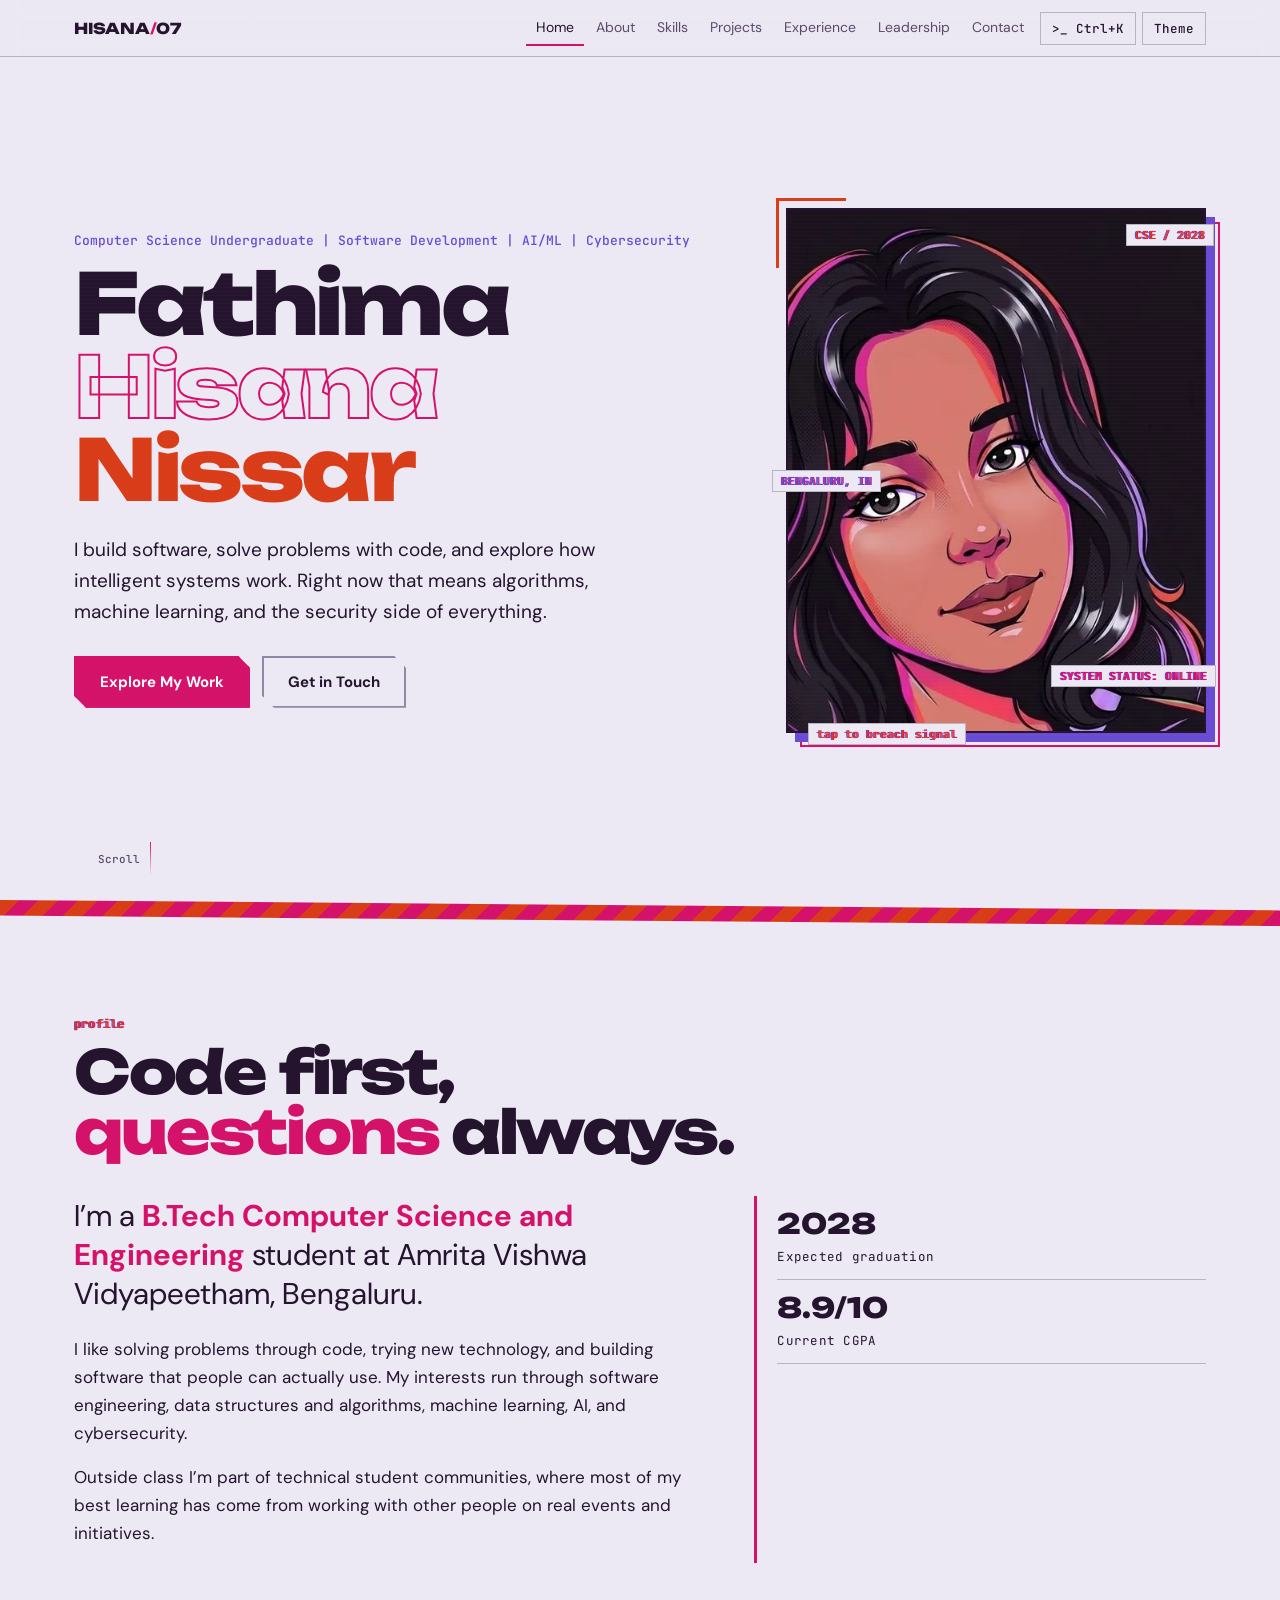
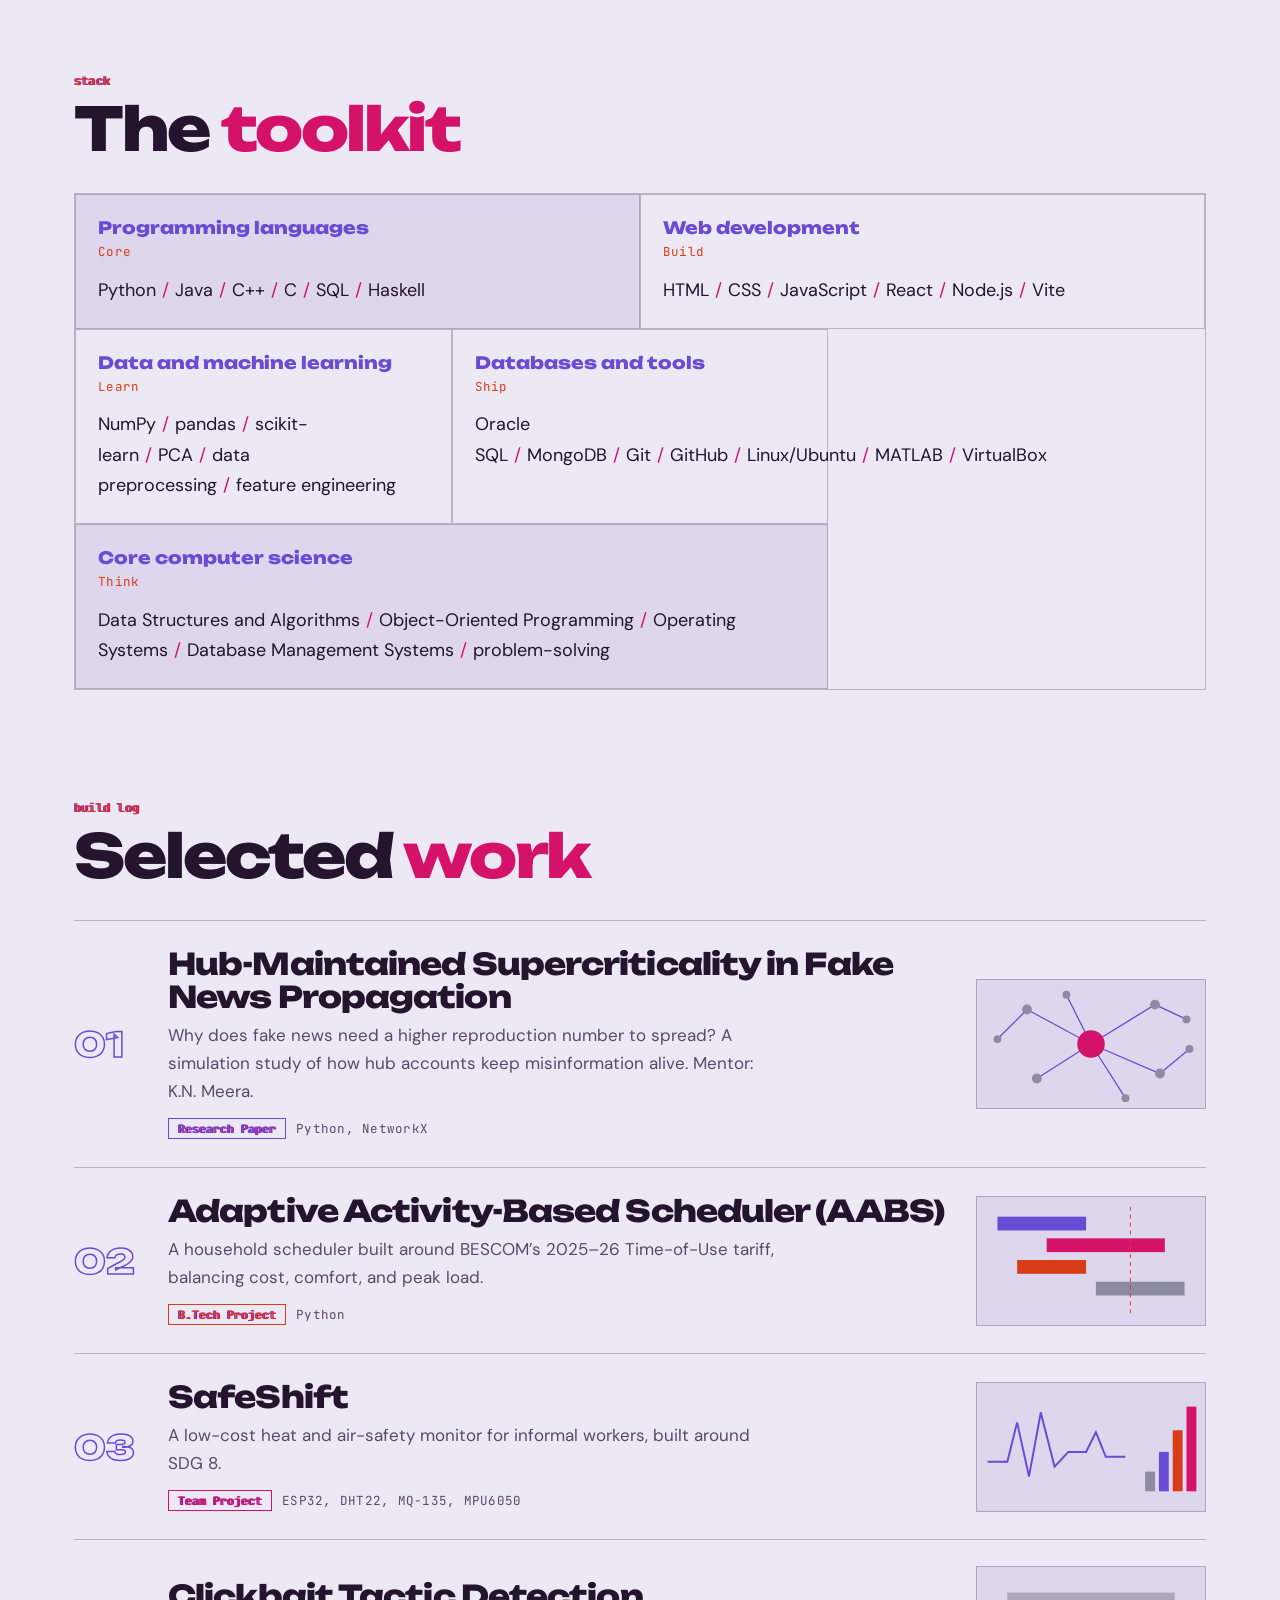
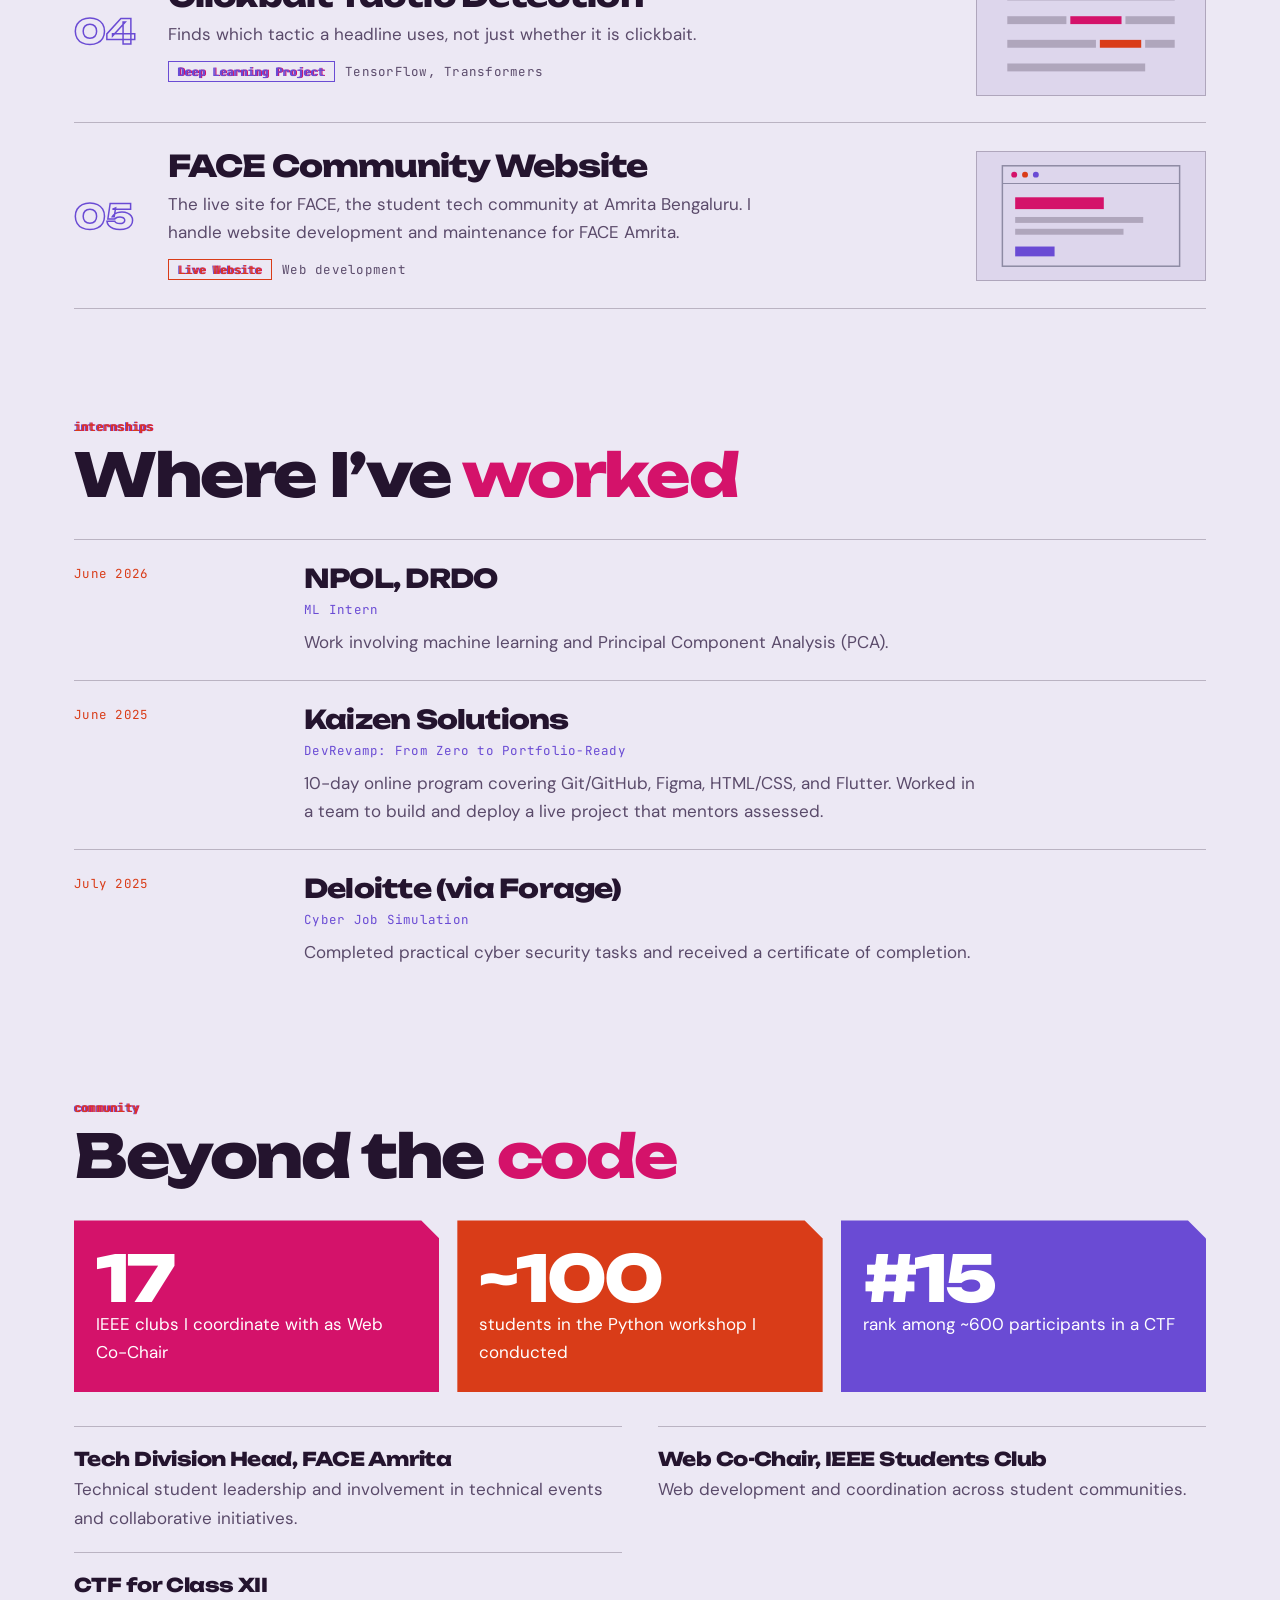
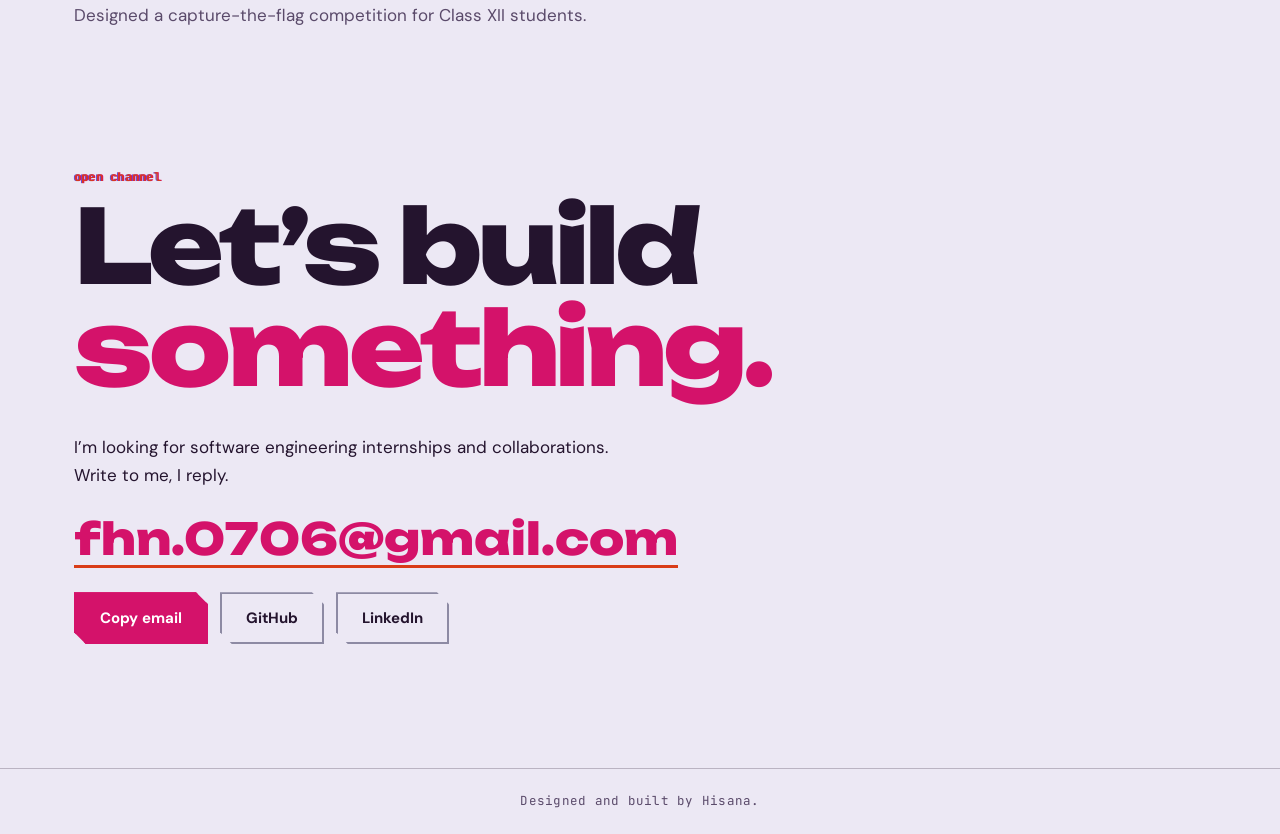
==== repo/index.html @ 515d6d92 "Update portfolio website" ====
<!DOCTYPE html>
<html lang="en">
<head>
<meta charset="utf-8">
<meta name="viewport" content="width=device-width, initial-scale=1, viewport-fit=cover">
<title>Fathima Hisana Nissar | Software, AI/ML and Cybersecurity</title>
<meta name="description" content="Portfolio of Fathima Hisana Nissar, a Computer Science undergraduate at Amrita Vishwa Vidyapeetham, Bengaluru.">
<script>try{var t=localStorage.getItem("theme");if(!t)t=matchMedia("(prefers-color-scheme: light)").matches?"light":"dark";document.documentElement.dataset.theme=t}catch(e){document.documentElement.dataset.theme="dark"}</script>
<link rel="preconnect" href="https://fonts.googleapis.com">
<link href="https://fonts.googleapis.com/css2?family=Unbounded:wght@400;800&family=DM+Sans:ital,wght@0,400;0,500;0,700;1,400&family=JetBrains+Mono:wght@400;500&display=swap" rel="stylesheet">
<link rel="icon" href="data:image/svg+xml,%3Csvg xmlns='http://www.w3.org/2000/svg' viewBox='0 0 100 100'%3E%3Ctext y='.9em' font-size='90'%3E💜%3C/text%3E%3C/svg%3E">
<link rel="stylesheet" href="css/styles.css">
</head>
<body>
<div id="bars" aria-hidden="true"><i></i><i></i><i></i><i></i></div>
<header class="nav"><div class="wrap">
<a class="logo" href="#home">HISANA<i>/</i>07</a>
<nav class="links" id="links" aria-label="Main">
<a href="#home" class="on">Home</a><a href="#about">About</a><a href="#skills">Skills</a><a href="#projects">Projects</a><a href="#experience">Experience</a><a href="#leadership">Leadership</a><a href="#contact">Contact</a>
</nav>
<button class="ib" id="ot" aria-label="Open command interface">&gt;_ Ctrl+K</button>
<button class="ib" id="th" aria-label="Toggle light and dark theme">Theme</button>
<button class="ib" id="burger" aria-expanded="false" aria-controls="links" aria-label="Open menu">Menu</button>
</div></header>

<main>
<div class="wrap">
<div class="hero" id="home">
<div>
<p class="role">Computer Science Undergraduate | Software Development | AI/ML | Cybersecurity</p>
<h1 id="h1"><span class="gl" data-t="Fathima">Fathima</span><span class="gl o" data-t="Hisana">Hisana</span><span class="gl c" data-t="Nissar">Nissar</span></h1>
<p class="intro">I build software, solve problems with code, and explore how intelligent systems work. Right now that means algorithms, machine learning, and the security side of everything.</p>
<div class="cta"><a class="btn" href="#projects">Explore My Work</a><a class="btn o" href="#contact">Get in Touch</a></div>
</div>
<div class="por" id="por" role="button" tabindex="0" aria-label="Trigger signal breach animation"><div class="f"></div><div class="o1"></div><div class="o2"></div>
<span class="tag t1" aria-hidden="true">CSE / 2028</span><span class="tag t2" aria-hidden="true">BENGALURU, IN</span><span class="tag t3" aria-hidden="true">SYSTEM STATUS: ONLINE</span><span class="tag t4" aria-hidden="true">tap to breach signal</span></div>
<div class="cue">Scroll</div>
</div>
</div>
<div class="band" aria-hidden="true"></div>

<div class="wrap">
<section id="about"><span class="eyebrow m">profile</span><h2>Code first,<br><em>questions</em> always.</h2>
<div class="about">
<div>
<p class="big">I’m a <b>B.Tech Computer Science and Engineering</b> student at Amrita Vishwa Vidyapeetham, Bengaluru.</p>
<p>I like solving problems through code, trying new technology, and building software that people can actually use. My interests run through software engineering, data structures and algorithms, machine learning, AI, and cybersecurity.</p>
<p>Outside class I’m part of technical student communities, where most of my best learning has come from working with other people on real events and initiatives.</p>
</div>
<div class="ed"><div><b>2028</b><span class="m">Expected graduation</span></div><div><b>8.9/10</b><span class="m">Current CGPA</span></div></div>
</div></section>

<section id="skills"><span class="eyebrow m">stack</span><h2>The <em>toolkit</em></h2>
<div class="sk" id="skg"></div></section>

<section id="projects"><span class="eyebrow m">build log</span><h2>Selected <em>work</em></h2>
<div id="pl"></div></section>

<section id="experience"><span class="eyebrow m">internships</span><h2>Where I’ve <em>worked</em></h2>
<div id="exl"></div></section>

<section id="leadership"><span class="eyebrow m">community</span><h2>Beyond the <em>code</em></h2>
<div class="nums" id="nm"></div>
<div class="lead" id="ll"></div></section>

<section id="contact"><span class="eyebrow m">open channel</span><h2>Let’s build<br><em>something.</em></h2>
<p style="max-width:32em">I’m looking for software engineering internships and collaborations. Write to me, I reply.</p>
<a class="mail" href="mailto:fhn.0706@gmail.com" id="mail">fhn.0706@gmail.com</a>
<div class="cl"><button class="btn" id="cp">Copy email</button><a class="btn o" href="https://github.com/Hisana-07" target="_blank" rel="noopener">GitHub</a><a class="btn o" href="https://linkedin.com/in/hisana-nissar-736b7936b" target="_blank" rel="noopener">LinkedIn</a></div>
<p class="m" id="cps" role="status" style="margin-top:14px;color:var(--lil)"></p>
</section>
</div>
</main>
<footer class="m">Designed and built by Hisana.</footer>

<dialog id="dlg"><span class="st" id="ds"></span><h3 id="dt"></h3><div id="demo"></div><ul id="dl"></ul><p class="m" id="dg" style="color:var(--lil)"></p><p id="dk"></p><form method="dialog"><button class="btn">Close</button></form></dialog>

<div id="term" aria-hidden="true"><div class="tp" role="dialog" aria-label="Command interface">
<header><span class="m">hisana@portfolio: ~</span><button id="ct">Close (Esc)</button></header>
<div id="out" aria-live="polite"></div><div id="sug"></div>
<div id="line"><span>$</span><input id="cmd" autocomplete="off" autocapitalize="off" spellcheck="false" aria-label="Command"></div>
</div></div>
<script src="js/data.js"></script>
<script src="js/main.js"></script>
</body>
</html>
---- repo/css/styles.css ----
:root{--bg:#17131D;--bg2:#24202A;--ink:#F4EAF2;--mute:#b6abc2;--mag:#FF3D91;--cor:#FF684A;--lil:#B8A1FF;--sil:#D3D3DF;--line:rgba(211,211,223,.22);--on:#17131D;--pimg:url(../assets/portrait.webp);
--d:"Unbounded","Arial Black",sans-serif;--b:"DM Sans",system-ui,sans-serif;--m:"JetBrains Mono",ui-monospace,monospace;
box-sizing:border-box;padding-top:env(safe-area-inset-top,0px);padding-bottom:env(safe-area-inset-bottom,0px)}
:root[data-theme="light"]{--bg:#ECE8F4;--bg2:#DDD6EC;--ink:#24142E;--mute:#5a4a6a;--mag:#D4126A;--cor:#D93C18;--lil:#6A4BD4;--sil:#8d8aa3;--line:rgba(36,20,46,.25);--on:#fff}
*{box-sizing:border-box}
html{scroll-behavior:smooth;scroll-padding-top:80px}
body{margin:0;background:var(--bg);color:var(--ink);font:400 17px/1.65 var(--b);overflow-x:hidden}
body::after{content:"";position:fixed;inset:0;pointer-events:none;z-index:60;background:repeating-linear-gradient(0deg,rgba(255,255,255,.025) 0 1px,transparent 1px 4px);opacity:.6}
a{color:var(--mag)}
:focus-visible{outline:3px solid var(--lil);outline-offset:3px}
.m{font-family:var(--m);font-size:12.5px;letter-spacing:.02em}
.wrap{max-width:1180px;margin:0 auto;padding:0 24px}
header.nav{position:fixed;top:0;left:0;right:0;z-index:40;padding-top:env(safe-area-inset-top,0px);background:color-mix(in srgb,var(--bg) 85%,transparent);backdrop-filter:blur(8px);border-bottom:1px solid var(--line)}
.nav .wrap{display:flex;align-items:center;gap:6px;height:56px}
.logo{font:800 15px var(--d);margin-right:auto;color:var(--ink);text-decoration:none}
.logo i{color:var(--mag);font-style:normal}
.links{display:flex;gap:2px}
.links a{color:var(--mute);text-decoration:none;font-size:14px;padding:6px 10px}
.links a:hover,.links a.on{color:var(--ink);box-shadow:inset 0 -2px var(--mag)}
.ib{background:transparent;border:1px solid var(--line);color:var(--ink);font:500 12.5px var(--m);padding:7px 11px;cursor:pointer}
.ib:hover{border-color:var(--mag);color:var(--mag)}
#burger{display:none}
.hero{min-height:100vh;display:grid;grid-template-columns:1.35fr 1fr;gap:36px;align-items:center;padding:110px 0 70px;position:relative}
h1{font:800 clamp(34px,6.6vw,92px)/.98 var(--d);letter-spacing:-.04em;margin:0 0 22px}
h1 span{display:block}
h1 .o{color:transparent;-webkit-text-stroke:2px var(--mag)}
h1 .c{color:var(--cor)}
.gl{position:relative}
.gl::before,.gl::after{content:attr(data-t);position:absolute;left:0;top:0;width:100%;opacity:0;pointer-events:none;-webkit-text-stroke:0}
.gl::before{color:var(--mag)}.gl::after{color:var(--lil)}
.gl.go{animation:gB .5s steps(1)}
.gl.go::before{animation:gA .5s steps(1) both}
.gl.go::after{animation:gC .5s steps(1) both}
@keyframes gB{0%{text-shadow:5px 0 var(--cor);transform:translateX(-4px)}16%{text-shadow:-4px 2px var(--cor);transform:translateX(5px) skewX(-6deg);opacity:.8}32%{text-shadow:3px 0 var(--cor);transform:translateX(-2px);opacity:1}48%{opacity:.6;transform:translateX(3px)}64%{text-shadow:-3px 0 var(--cor);transform:none;opacity:1}82%{text-shadow:2px 0 var(--cor)}100%{text-shadow:none;transform:none;opacity:1}}
@keyframes gA{0%{opacity:1;clip-path:inset(8% 0 72% 0);transform:translate(-9px,0)}16%{clip-path:inset(58% 0 12% 0);transform:translate(8px,-2px)}32%{clip-path:inset(30% 0 44% 0);transform:translate(-6px,0)}48%{clip-path:inset(76% 0 4% 0);transform:translate(7px,0)}64%{clip-path:inset(0 0 86% 0);transform:translate(-4px,0)}82%{clip-path:inset(40% 0 40% 0);transform:translate(3px,0)}100%{opacity:0;clip-path:inset(0);transform:none}}
@keyframes gC{0%{opacity:1;clip-path:inset(66% 0 10% 0);transform:translate(9px,0)}16%{clip-path:inset(14% 0 66% 0);transform:translate(-8px,2px)}32%{clip-path:inset(48% 0 28% 0);transform:translate(6px,0)}48%{clip-path:inset(4% 0 80% 0);transform:translate(-7px,0)}64%{clip-path:inset(82% 0 0 0);transform:translate(4px,0)}82%{clip-path:inset(24% 0 56% 0);transform:translate(-3px,0)}100%{opacity:0;clip-path:inset(0);transform:none}}
#bars{position:fixed;inset:0;pointer-events:none;z-index:70;overflow:hidden}
#bars i{position:absolute;left:0;right:0;top:0;opacity:0}
#bars i:nth-child(1){height:4px;background:var(--mag)}#bars i:nth-child(2){height:9px;background:var(--cor)}#bars i:nth-child(3){height:3px;background:var(--lil)}#bars i:nth-child(4){height:6px;background:var(--sil)}
body.breach #bars i{animation:sw .6s linear both}
body.breach #bars i:nth-child(2){animation-delay:.07s}body.breach #bars i:nth-child(3){animation-delay:.14s}body.breach #bars i:nth-child(4){animation-delay:.04s}
@keyframes sw{0%{transform:translateY(-4vh);opacity:0}10%{opacity:.9}90%{opacity:.9}100%{transform:translateY(104vh);opacity:0}}
.por .sl{opacity:0;pointer-events:none}
body.breach .por .sl{animation:sl .6s steps(1) both}
@keyframes sl{0%{opacity:1;transform:translateX(var(--x))}25%{transform:translateX(calc(var(--x) * -.8))}50%{transform:translateX(calc(var(--x) * .5))}75%{transform:translateX(calc(var(--x) * -.2))}100%{opacity:0;transform:none}}
body.breach .role,body.breach .intro,body.breach .logo{animation:gX .6s steps(1)}
@keyframes gX{0%{transform:translateX(-5px);text-shadow:3px 0 var(--mag),-3px 0 var(--lil)}20%{transform:translateX(6px);text-shadow:-4px 0 var(--cor),3px 0 var(--lil)}40%{transform:translateX(-3px);text-shadow:3px 0 var(--mag)}60%{transform:translateX(4px)}80%{transform:translateX(-1px);text-shadow:2px 0 var(--lil)}100%{transform:none;text-shadow:none}}
.logo{display:inline-block}
.por .t4{bottom:-12px;left:22px;color:var(--cor)}
.por .tag,.eyebrow,.st{text-shadow:1px 0 var(--mag),-1px 0 var(--lil)}
.demo{border:1px solid var(--line);background:var(--bg2);padding:14px;margin:0 0 18px}
.dc{display:flex;gap:8px;flex-wrap:wrap;margin:6px 0}
.dm{margin:8px 0 0;color:var(--lil)}
.demo input[type=text]{width:100%;background:var(--bg);color:var(--ink);border:1px solid var(--line);padding:10px;font:inherit}
.demo input[type=range]{width:100%;accent-color:var(--mag);display:block}
.demo label{display:block;margin:10px 0 2px;font-size:14px}
.sr{display:grid;grid-template-columns:104px 1fr;gap:8px;align-items:center;margin:5px 0;font-size:13px}
.sr .tr{height:20px;position:relative;border:1px solid var(--line);background:linear-gradient(90deg,transparent 75%,color-mix(in srgb,var(--mag) 30%,transparent) 75% 91.67%,transparent 91.67%)}
.sr .bar{position:absolute;top:2px;bottom:2px;background:var(--cor);transition:left .5s,width .5s}
.lv{display:inline-block;padding:3px 12px;font:700 14px var(--m);background:var(--lil);color:var(--on)}
.lv.l1{background:var(--sil)}.lv.l2{background:var(--cor)}.lv.l3{background:var(--mag)}
.stp{display:flex;gap:6px;flex-wrap:wrap;margin-top:8px}
.stp span{font:500 12px var(--m);padding:3px 8px;border:1px solid var(--line);color:var(--mute)}
.stp span.on{border-color:var(--mag);color:var(--mag)}
.tg{display:inline-block;font:500 12.5px var(--m);padding:3px 10px;margin:4px 6px 0 0;background:var(--mag);color:var(--on)}
.tr .bar,.ib{touch-action:manipulation}
dialog form{margin-top:18px}
.hit{animation:gH .4s steps(1)}
@keyframes gH{0%{transform:translateX(-6px);text-shadow:4px 0 var(--mag),-4px 0 var(--lil)}33%{transform:translateX(5px);text-shadow:-3px 0 var(--cor)}66%{transform:translateX(-2px)}100%{transform:none;text-shadow:none}}
@keyframes gH2{0%{text-shadow:3px 0 var(--mag),-3px 0 var(--lil);transform:translateX(2px)}50%{text-shadow:-3px 0 var(--cor),3px 0 var(--lil);transform:translateX(-2px)}100%{text-shadow:none;transform:none}}
.tp header.fl{animation:gH2 .22s steps(1)}
.role{font:500 13px var(--m);color:var(--lil);margin:0 0 14px}
.intro{font-size:19px;max-width:30em;margin:0 0 28px}
.cta{display:flex;gap:12px;flex-wrap:wrap}
.btn{font:700 15px var(--b);padding:14px 24px;border:2px solid var(--mag);background:var(--mag);color:var(--on);text-decoration:none;cursor:pointer;clip-path:polygon(0 0,calc(100% - 12px) 0,100% 12px,100% 100%,12px 100%,0 calc(100% - 12px))}
.btn.o{background:transparent;color:var(--ink);border-color:var(--sil)}
.btn:hover{background:var(--cor);border-color:var(--cor);color:var(--on)}
.por{cursor:pointer;position:relative;aspect-ratio:4/5;max-width:420px;justify-self:end;width:100%}
.por .f{position:absolute;inset:0;background:var(--pimg) center top/cover no-repeat,var(--bg2);border:1px solid var(--sil)}
:root[data-theme="light"] .por .f{border:2px solid var(--ink);box-shadow:9px 9px 0 var(--lil)}
.por .o1{position:absolute;inset:14px -14px -14px 14px;border:2px solid var(--mag);z-index:-1}
.por .o2{position:absolute;top:-10px;left:-10px;width:70px;height:70px;border-top:3px solid var(--cor);border-left:3px solid var(--cor)}
.por .tag{position:absolute;font:500 11px var(--m);background:var(--bg);border:1px solid var(--line);padding:3px 8px;z-index:2}
.por .t1{top:16px;right:-8px;color:var(--cor)}.por .t2{top:50%;left:-14px;color:var(--lil)}.por .t3{bottom:46px;right:-10px;color:var(--mag)}
.cue{position:absolute;bottom:24px;left:24px;font:500 11px var(--m);color:var(--mute);display:flex;align-items:center;gap:10px}
.cue::after{content:"";width:1px;height:34px;background:linear-gradient(var(--mag),transparent);animation:dr 1.6s ease-in-out infinite}
@keyframes dr{50%{transform:scaleY(.4);transform-origin:top}}
.band{height:26px;background:repeating-linear-gradient(-45deg,var(--mag) 0 14px,var(--cor) 14px 28px);clip-path:polygon(0 0,100% 40%,100% 100%,0 60%)}
section{padding:90px 0 20px}
h2{font:800 clamp(30px,5vw,60px)/1 var(--d);letter-spacing:-.04em;margin:0 0 34px}
h2 em{font-style:normal;color:var(--mag)}
.eyebrow{font:500 12px var(--m);color:var(--cor);display:block;margin-bottom:10px}
.about{display:grid;grid-template-columns:1.4fr 1fr;gap:48px}
.about p{margin:0 0 16px}
.about .big{font:400 clamp(22px,2.6vw,30px)/1.3 var(--b);margin-bottom:22px}
.about .big b{color:var(--mag)}
.ed{border-left:3px solid var(--mag);padding-left:20px}
.ed div{padding:10px 0;border-bottom:1px solid var(--line)}
.ed b{font:800 28px var(--d);display:block}
.sk{display:grid;grid-template-columns:repeat(6,1fr);gap:0;border:1px solid var(--line)}
.sk div{padding:22px;border:1px solid var(--line);grid-column:span 2}
.sk div:nth-child(1){grid-column:span 3;background:var(--bg2)}
.sk div:nth-child(2){grid-column:span 3}
.sk div:nth-child(5){grid-column:span 4;background:var(--bg2)}
.sk h3{font:800 17px var(--d);margin:0 0 4px;color:var(--lil)}
.sk .m{color:var(--cor);display:block;margin-bottom:12px}
.sk p{margin:0;font-size:18px;line-height:1.7}
.sk p s{text-decoration:none;color:var(--mag);margin:0 6px}
.pj{display:grid;grid-template-columns:70px 1fr 230px;gap:24px;align-items:center;width:100%;text-align:left;background:transparent;color:var(--ink);border:0;border-top:1px solid var(--line);padding:26px 0;cursor:pointer;font:inherit;transition:background .2s,padding .2s}
.pj:last-child{border-bottom:1px solid var(--line)}
.pj:hover{background:var(--bg2);padding-left:14px}
.pj .n{font:800 34px var(--d);color:transparent;-webkit-text-stroke:1.5px var(--lil)}
.pj h3{font:800 clamp(20px,2.6vw,30px)/1.1 var(--d);letter-spacing:-.03em;margin:0 0 8px}
.pj:hover h3{animation:gH2 .3s steps(1)}
.pj p{margin:0 0 8px;color:var(--mute);max-width:36em}
.st{font:500 11.5px var(--m);display:inline-block;padding:2px 9px;border:1px solid var(--cor);color:var(--cor);margin-right:10px}
.st.r{border-color:var(--lil);color:var(--lil)}.st.p{border-color:var(--mag);color:var(--mag)}
.gx{height:130px;border:1px solid var(--line);background:var(--bg2);display:grid;place-items:center;overflow:hidden}
.gx svg{width:100%;height:100%}
.ex{display:grid;grid-template-columns:200px 1fr;gap:10px 30px;padding:24px 0;border-top:1px solid var(--line)}
.ex h3{margin:0;font:800 clamp(19px,2.2vw,26px)/1.15 var(--d);letter-spacing:-.03em}
.ex .w{color:var(--cor)}
.ex p{margin:6px 0 0;color:var(--mute);max-width:40em}
.nums{display:grid;grid-template-columns:repeat(3,1fr);gap:18px;margin-bottom:34px}
.nums div{padding:26px 22px;background:var(--mag);color:var(--on);clip-path:polygon(0 0,calc(100% - 18px) 0,100% 18px,100% 100%,0 100%)}
.nums div:nth-child(2){background:var(--cor)}.nums div:nth-child(3){background:var(--lil)}
.nums b{font:800 clamp(38px,5vw,66px)/1 var(--d);display:block;letter-spacing:-.05em}
.lead{display:grid;grid-template-columns:repeat(2,1fr);gap:0 36px}
.lead div{padding:20px 0;border-top:1px solid var(--line)}
.lead h3{margin:0 0 4px;font:800 19px var(--d);letter-spacing:-.03em}
.lead p{margin:0;color:var(--mute)}
#contact{text-align:left;padding:100px 0 110px}
#contact h2{font-size:clamp(34px,8vw,110px)}
.mail{display:inline-block;font:800 clamp(18px,3.6vw,44px)/1.2 var(--d);color:var(--mag);word-break:break-all;margin:6px 0 24px;text-decoration:none;border-bottom:3px solid var(--cor)}
.cl{display:flex;gap:12px;flex-wrap:wrap}
footer{border-top:1px solid var(--line);padding:22px 24px;color:var(--mute);text-align:center}
dialog{background:var(--bg);color:var(--ink);border:1px solid var(--sil);max-width:720px;width:calc(100% - 32px);max-height:92vh;overflow:auto;padding:30px;font:inherit;box-shadow:10px 10px 0 var(--mag)}
dialog::backdrop{background:rgba(10,6,16,.7)}
dialog h3{font:800 24px/1.15 var(--d);margin:8px 0 12px;letter-spacing:-.03em}
dialog li{margin-bottom:8px}
#term{position:fixed;inset:0;z-index:80;background:rgba(10,6,16,.78);display:none;align-items:flex-end;justify-content:center}
#term.show{display:flex}
.tp{width:min(760px,100%);height:min(70vh,520px);background:#17131D;color:#F4EAF2;border:1px solid #D3D3DF;border-bottom:0;display:flex;flex-direction:column;box-shadow:0 -8px 0 #FF3D91;padding-bottom:env(safe-area-inset-bottom,0px)}
.tp header{display:flex;justify-content:space-between;align-items:center;padding:10px 16px;border-bottom:1px solid rgba(211,211,223,.22);color:#b6abc2}
.tp header button{background:none;border:1px solid rgba(211,211,223,.3);color:#F4EAF2;padding:6px 12px;font:500 12.5px var(--m);cursor:pointer;min-height:36px}
#out{flex:1;overflow:auto;padding:14px 16px;white-space:pre-wrap;font:400 14px/1.55 var(--m)}
#out a{color:#FF3D91}.pp{color:#FF3D91}.mm{color:#b6abc2}.cc{color:#FF684A}
#sug{display:flex;gap:6px;flex-wrap:wrap;padding:0 16px 8px}
#sug button{background:transparent;border:1px solid rgba(184,161,255,.5);color:#B8A1FF;font:500 12px var(--m);padding:4px 9px;cursor:pointer}
#line{display:flex;gap:8px;padding:12px 16px;border-top:1px solid rgba(211,211,223,.22);font:400 15px var(--m)}
#line span{color:#FF3D91}
#cmd{flex:1;background:none;border:0;color:#F4EAF2;font:inherit;outline:none;caret-color:#FF3D91;min-height:28px}
@media (max-width:860px){
.links{display:none;position:absolute;top:100%;left:0;right:0;flex-direction:column;background:var(--bg);border-bottom:1px solid var(--line);padding:8px 24px 14px}
.links.open{display:flex}.links a{padding:12px 4px;font-size:17px}
#burger{display:block}
.hero,.about{grid-template-columns:1fr}.por{justify-self:start;max-width:300px;margin:20px 14px 0 0}
.sk{grid-template-columns:1fr}.sk div,.sk div:nth-child(n){grid-column:auto}
.pj{grid-template-columns:44px 1fr}.pj .gx{grid-column:1/-1}
.ex,.lead,.nums{grid-template-columns:1fr}
.cue{display:none}
}
@media (prefers-reduced-motion:reduce){html{scroll-behavior:auto}.cue::after{animation:none}.pj{transition:none}
.gl.go,.gl.go::before,.gl.go::after,.hit,.pj:hover h3,body.breach .role,body.breach .intro,body.breach .logo,.tp header.fl,#bars i,.por .sl{animation:none!important}
.gl.go{text-shadow:3px 0 var(--mag),-3px 0 var(--lil)}
body.breach .role,body.breach .intro,body.breach .logo{text-shadow:3px 0 var(--mag),-3px 0 var(--lil)}
body.breach #bars,.por .sl{display:none}
body.breach .por .f{outline:3px solid var(--mag);outline-offset:-3px}}
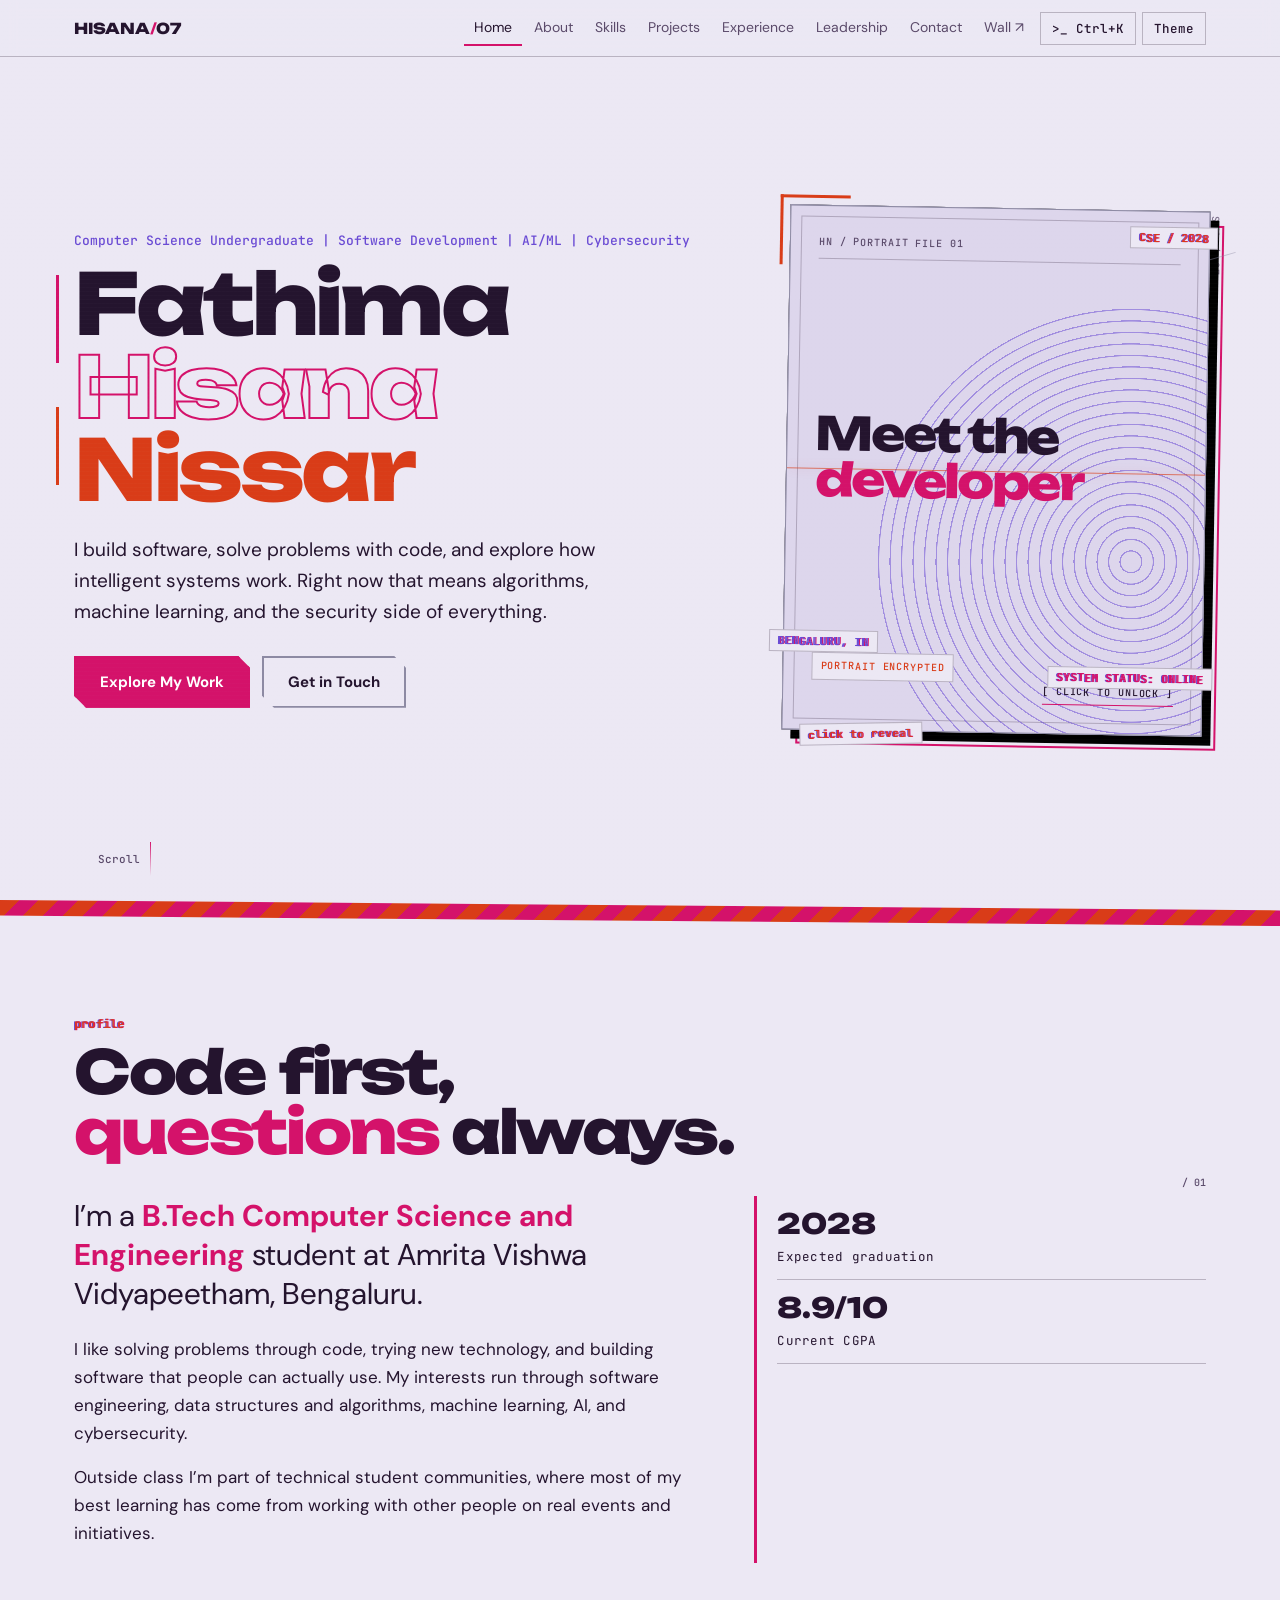
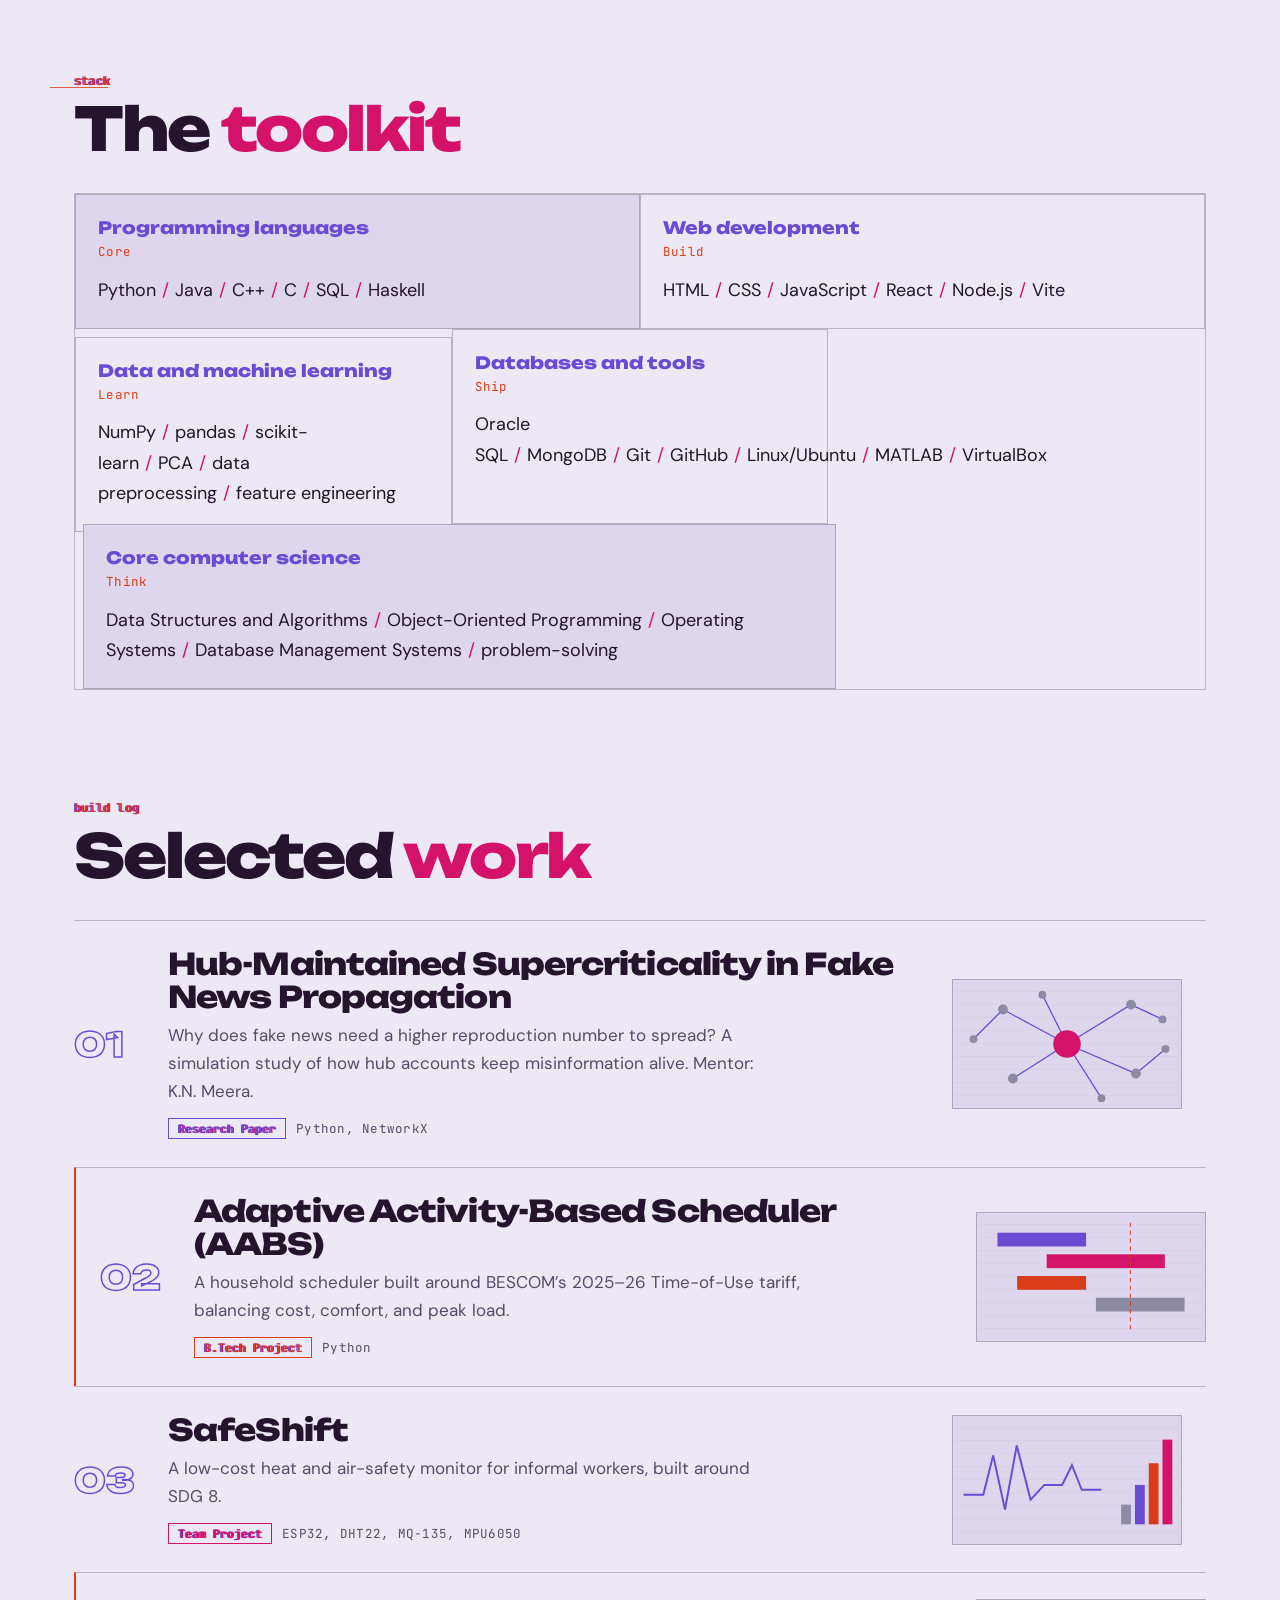
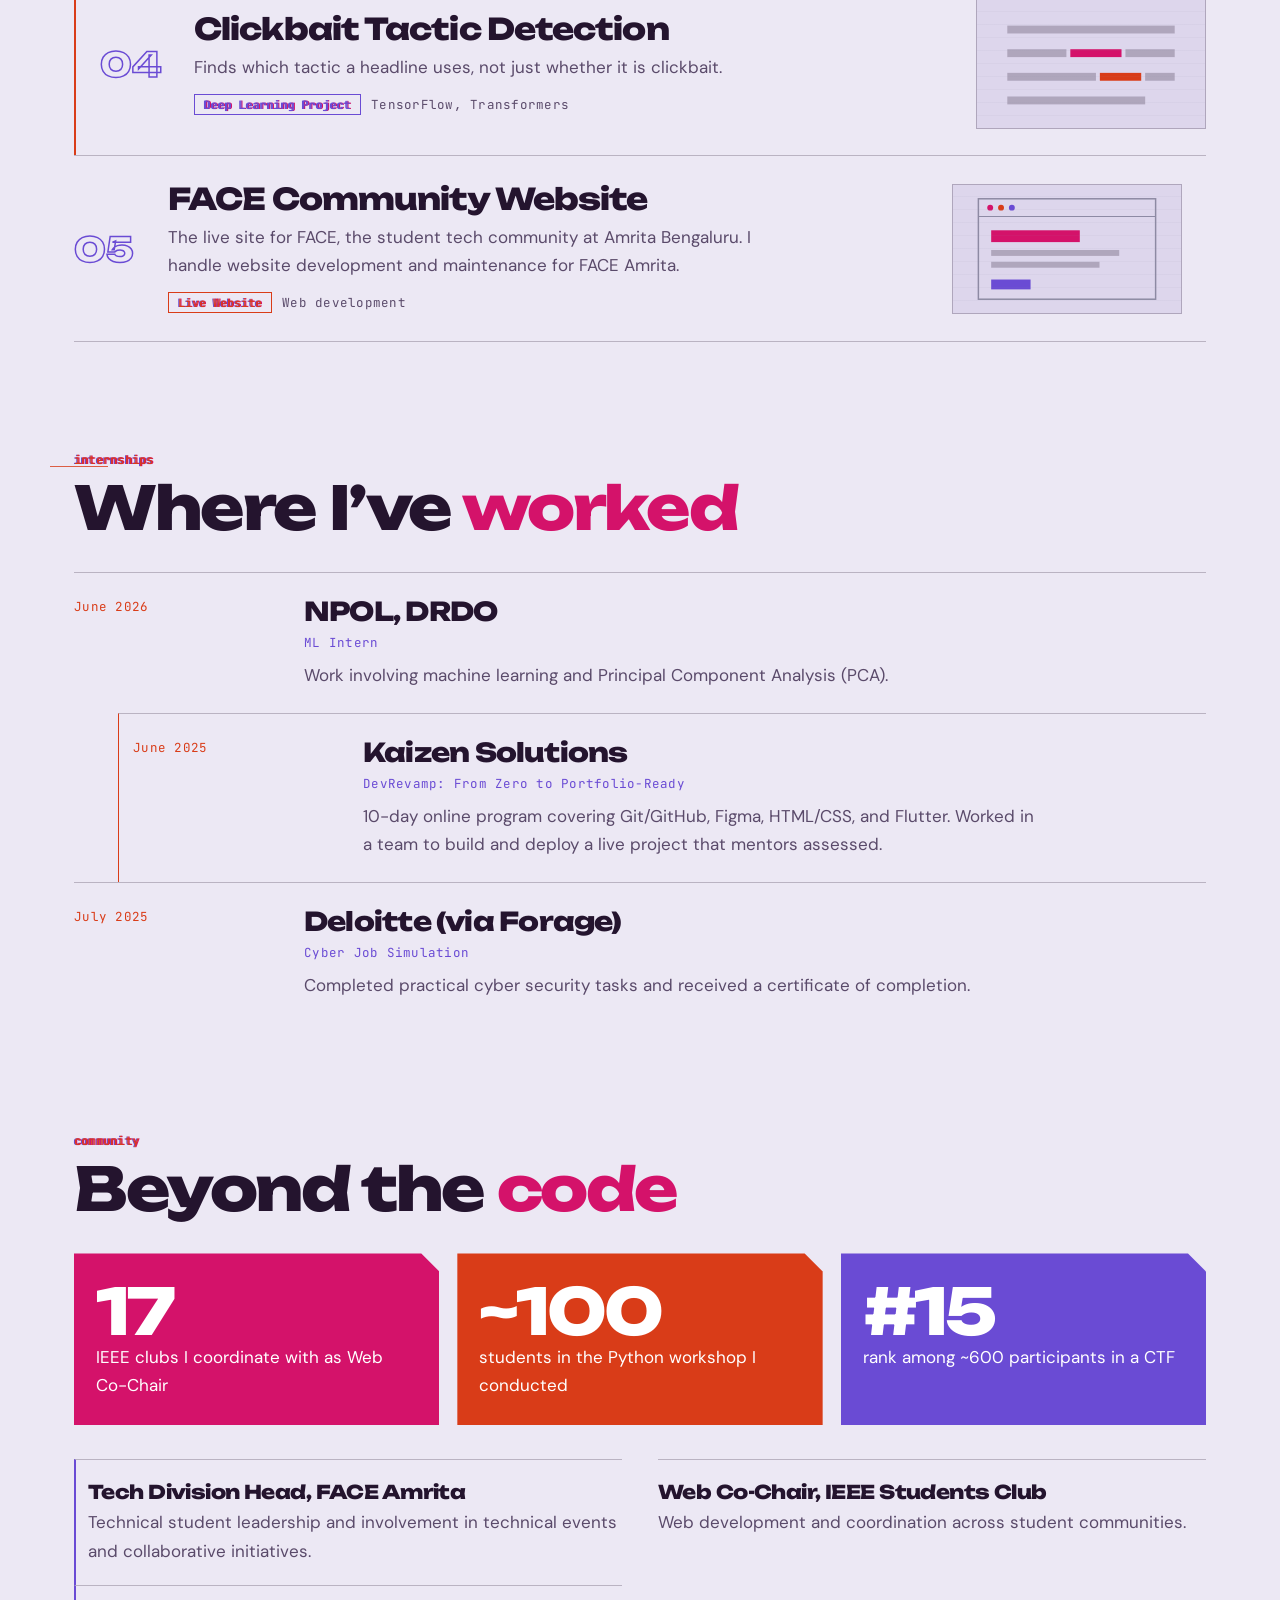
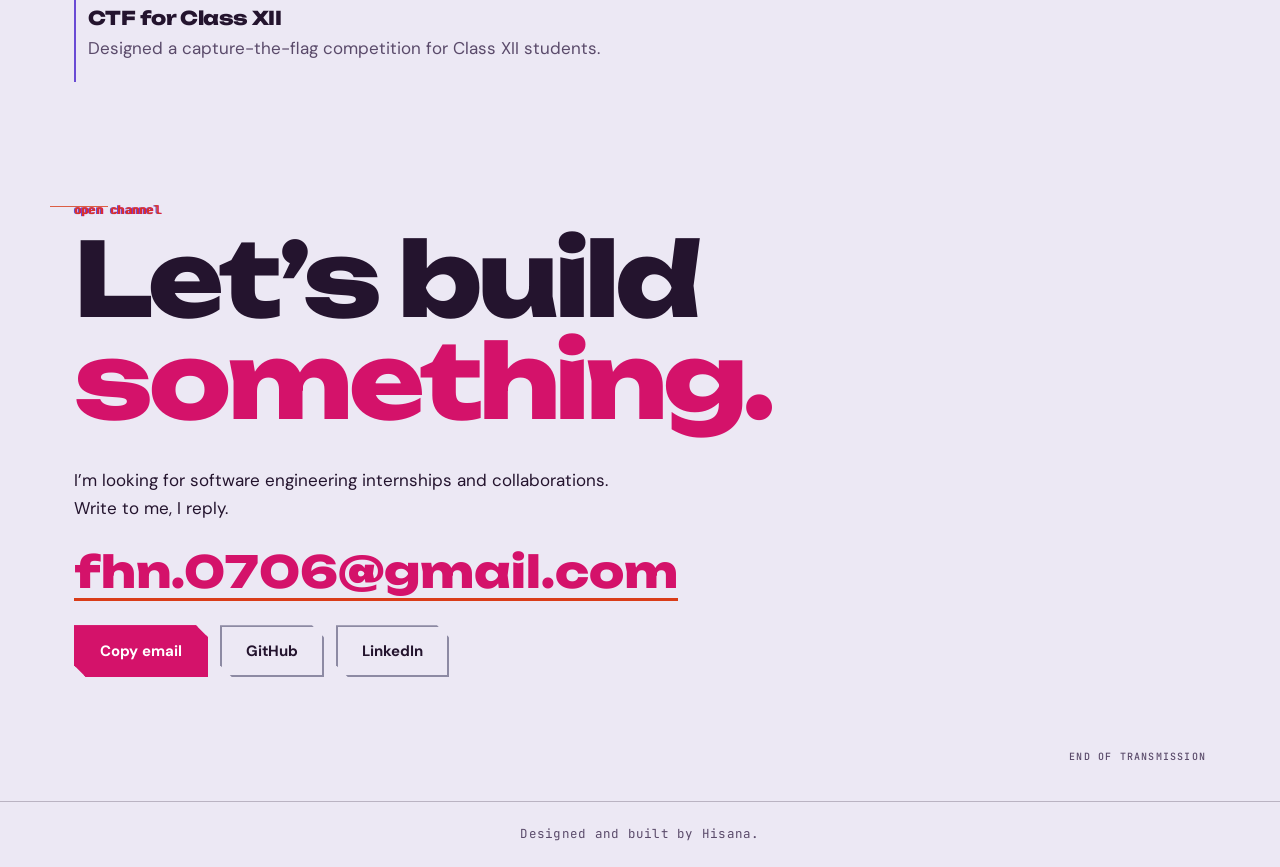
==== commit 7f43ab71: "Fix portfolio folder structure" ====
--- a/repo/index.html
+++ b/repo/index.html
@@ -12,11 +12,21 @@
 <link rel="stylesheet" href="css/styles.css">
 </head>
 <body>
+<div class="boot" id="boot" role="status" aria-label="Portfolio initialization">
+  <div class="boot-frame">
+    <div class="boot-top"><span>HN / SYSTEM INIT</span><span>BUILD 07</span></div>
+    <p class="boot-kicker">INTERFACE INITIALIZATION <span>///</span> VISUAL MODULES</p>
+    <div class="boot-title" aria-hidden="true">SYSTEM<span>_</span></div>
+    <div class="boot-log" aria-live="polite"><span>01</span> initializing interface <b>OK</b><br><span>02</span> loading visual modules <b>OK</b><br><span>03</span> establishing connection <b class="boot-live">READY</b></div>
+    <div class="boot-track"><i></i></div>
+    <button class="boot-skip" id="bootSkip" type="button">SKIP INTRO ↗</button>
+  </div>
+</div>
 <div id="bars" aria-hidden="true"><i></i><i></i><i></i><i></i></div>
 <header class="nav"><div class="wrap">
 <a class="logo" href="#home">HISANA<i>/</i>07</a>
 <nav class="links" id="links" aria-label="Main">
-<a href="#home" class="on">Home</a><a href="#about">About</a><a href="#skills">Skills</a><a href="#projects">Projects</a><a href="#experience">Experience</a><a href="#leadership">Leadership</a><a href="#contact">Contact</a>
+<a href="#home" class="on">Home</a><a href="#about">About</a><a href="#skills">Skills</a><a href="#projects">Projects</a><a href="#experience">Experience</a><a href="#leadership">Leadership</a><a href="#contact">Contact</a><a href="wall.html">Wall ↗</a>
 </nav>
 <button class="ib" id="ot" aria-label="Open command interface">&gt;_ Ctrl+K</button>
 <button class="ib" id="th" aria-label="Toggle light and dark theme">Theme</button>
@@ -32,8 +42,8 @@
 <p class="intro">I build software, solve problems with code, and explore how intelligent systems work. Right now that means algorithms, machine learning, and the security side of everything.</p>
 <div class="cta"><a class="btn" href="#projects">Explore My Work</a><a class="btn o" href="#contact">Get in Touch</a></div>
 </div>
-<div class="por" id="por" role="button" tabindex="0" aria-label="Trigger signal breach animation"><div class="f"></div><div class="o1"></div><div class="o2"></div>
-<span class="tag t1" aria-hidden="true">CSE / 2028</span><span class="tag t2" aria-hidden="true">BENGALURU, IN</span><span class="tag t3" aria-hidden="true">SYSTEM STATUS: ONLINE</span><span class="tag t4" aria-hidden="true">tap to breach signal</span></div>
+<div class="por locked" id="por" role="button" tabindex="0" aria-label="Unlock portrait: Meet the developer"><div class="f" aria-hidden="true"></div><div class="portrait-lock" aria-hidden="false"><span class="lock-index">HN / PORTRAIT FILE 01</span><h2>Meet the<br><em>developer</em></h2><div class="lock-rings" aria-hidden="true"></div><span class="lock-status">PORTRAIT ENCRYPTED</span><span class="lock-action">[ CLICK TO UNLOCK ]</span></div><div class="portrait-caption">FATHIMA HISANA NISSAR <span>///</span> CSE / 2028</div><div class="o1"></div><div class="o2"></div>
+<span class="tag t1" aria-hidden="true">CSE / 2028</span><span class="tag t2" aria-hidden="true">BENGALURU, IN</span><span class="tag t3" aria-hidden="true">SYSTEM STATUS: ONLINE</span><span class="tag t4" aria-hidden="true">click to reveal</span></div>
 <div class="cue">Scroll</div>
 </div>
 </div>
--- a/repo/css/styles.css
+++ b/repo/css/styles.css
@@ -81,7 +81,7 @@
 .por .o1{position:absolute;inset:14px -14px -14px 14px;border:2px solid var(--mag);z-index:-1}
 .por .o2{position:absolute;top:-10px;left:-10px;width:70px;height:70px;border-top:3px solid var(--cor);border-left:3px solid var(--cor)}
 .por .tag{position:absolute;font:500 11px var(--m);background:var(--bg);border:1px solid var(--line);padding:3px 8px;z-index:2}
-.por .t1{top:16px;right:-8px;color:var(--cor)}.por .t2{top:50%;left:-14px;color:var(--lil)}.por .t3{bottom:46px;right:-10px;color:var(--mag)}
+.por .t1{top:16px;right:-8px;color:var(--cor)}.por .t2{top:auto;bottom:78px;left:-14px;color:var(--lil)}.por .t3{bottom:46px;right:-10px;color:var(--mag)}
 .cue{position:absolute;bottom:24px;left:24px;font:500 11px var(--m);color:var(--mute);display:flex;align-items:center;gap:10px}
 .cue::after{content:"";width:1px;height:34px;background:linear-gradient(var(--mag),transparent);animation:dr 1.6s ease-in-out infinite}
 @keyframes dr{50%{transform:scaleY(.4);transform-origin:top}}
@@ -166,3 +166,114 @@
 body.breach .role,body.breach .intro,body.breach .logo{text-shadow:3px 0 var(--mag),-3px 0 var(--lil)}
 body.breach #bars,.por .sl{display:none}
 body.breach .por .f{outline:3px solid var(--mag);outline-offset:-3px}}
+
+
+/* Ordered-chaos refinement: use existing tokens only. */
+.boot{position:fixed;inset:0;z-index:100;background:var(--bg);color:var(--ink);display:grid;place-items:center;padding:24px;overflow:hidden;transition:opacity .45s ease,visibility .45s ease}
+.boot::before{content:"";position:absolute;inset:0;pointer-events:none;background:repeating-linear-gradient(0deg,transparent 0 3px,color-mix(in srgb,var(--sil) 10%,transparent) 3px 4px);opacity:.75}
+.boot::after{content:"";position:absolute;left:-10%;top:43%;width:120%;height:2px;background:var(--mag);opacity:.8;box-shadow:0 0 18px var(--mag);animation:boot-sweep 1.1s steps(5,end) both}
+.boot.done{opacity:0;visibility:hidden;pointer-events:none}
+.boot-frame{position:relative;width:min(720px,100%);border:1px solid var(--line);padding:clamp(22px,5vw,54px);box-shadow:10px 10px 0 var(--mag),-5px -5px 0 var(--lil);isolation:isolate}
+.boot-frame::before{content:"";position:absolute;inset:12px -8px -8px 12px;border:1px solid var(--cor);z-index:-1;pointer-events:none}
+.boot-top,.boot-log{font:500 11px/1.8 var(--m);letter-spacing:.06em}
+.boot-top{display:flex;justify-content:space-between;gap:16px;border-bottom:1px solid var(--line);padding-bottom:12px;color:var(--mute)}
+.boot-kicker{font:500 11px var(--m);letter-spacing:.12em;color:var(--cor);margin:30px 0 8px}
+.boot-kicker span{color:var(--mag)}
+.boot-title{font:800 clamp(42px,12vw,112px)/.95 var(--d);letter-spacing:-.07em;position:relative;width:max-content;max-width:100%;text-shadow:3px 0 var(--mag),-3px 0 var(--lil);animation:boot-jitter .24s steps(2,end) 3}
+.boot-title span{color:var(--mag);animation:boot-cursor .7s steps(1,end) infinite}
+.boot-log{margin:30px 0 20px;color:var(--mute)}
+.boot-log span{color:var(--lil);margin-right:12px}
+.boot-log b{float:right;color:var(--mag);font-weight:500}
+.boot-log .boot-live{color:var(--cor)}
+.boot-track{height:3px;background:var(--line);overflow:hidden}
+.boot-track i{display:block;height:100%;width:100%;background:var(--mag);transform:scaleX(0);transform-origin:left;animation:boot-load 1.15s steps(8,end) both}
+.boot-skip{margin-top:20px;padding:8px 0;background:transparent;border:0;color:var(--ink);font:500 11px var(--m);text-decoration:underline;text-decoration-color:var(--cor);text-underline-offset:5px;cursor:pointer}
+@keyframes boot-load{to{transform:scaleX(1)}}
+@keyframes boot-cursor{50%{opacity:0}}
+@keyframes boot-jitter{0%,100%{transform:translate(0)}25%{transform:translate(2px,-1px) skewX(-2deg)}50%{transform:translate(-2px,1px)}75%{transform:translate(1px,0)}}
+@keyframes boot-sweep{0%{transform:translateY(-55vh) skewX(-14deg);opacity:0}18%{opacity:.9}45%{transform:translateY(4vh) skewX(8deg)}70%{transform:translateY(-2vh) skewX(-4deg)}100%{transform:translateY(60vh);opacity:0}}
+.hero::before{content:"SYS / 07";position:absolute;top:24%;right:-16px;font:500 10px var(--m);letter-spacing:.16em;color:var(--mute);writing-mode:vertical-rl;opacity:.75}
+.hero>div:first-child{position:relative;z-index:1}
+.hero>div:first-child::before{content:"";position:absolute;z-index:-1;left:-18px;top:9%;width:3px;height:66%;background:linear-gradient(var(--mag) 0 28%,transparent 28% 42%,var(--cor) 42% 67%,transparent 67%)}
+.por{transform:rotate(1deg);transition:transform .35s ease}
+.por:hover{transform:rotate(0deg) translateY(-3px)}
+.por .f{box-shadow:8px 8px 0 color-mix(in srgb,var(--lil) 28%,transparent)}
+.por::after{content:"";position:absolute;inset:18% -8% auto 18%;height:1px;background:var(--sil);opacity:.45;transform:rotate(-17deg);pointer-events:none}
+.por .t4{bottom:-14px;left:18px;right:auto;color:var(--cor);transform:rotate(-2deg)}
+section{position:relative}
+section:nth-of-type(even)::before{content:"";position:absolute;left:-24px;top:104px;width:clamp(22px,5vw,58px);height:1px;background:var(--cor);opacity:.8}
+#about .ed{position:relative}
+#about .ed::after{content:"/ 01";position:absolute;right:0;top:-20px;color:var(--mute);font:500 10px var(--m)}
+#skills .sk div:nth-child(3){transform:translateY(8px)}
+#skills .sk div:nth-child(5){position:relative;left:8px}
+#projects .pj:nth-child(odd){padding-right:clamp(0px,2vw,24px)}
+#projects .pj:nth-child(even){padding-left:clamp(0px,2vw,24px);border-left:2px solid var(--cor)}
+#projects .pj .gx{position:relative}
+#projects .pj .gx::after{content:"";position:absolute;inset:0;background:repeating-linear-gradient(0deg,transparent 0 12px,color-mix(in srgb,var(--sil) 12%,transparent) 12px 13px);pointer-events:none;opacity:.55}
+#projects .pj:hover .gx{border-color:var(--mag);transform:translate(-3px,-2px);box-shadow:4px 4px 0 var(--lil)}
+#projects .pj .gx{transition:transform .2s ease,border-color .2s ease,box-shadow .2s ease}
+#experience .ex:nth-child(even){margin-left:clamp(0px,4vw,44px);padding-left:14px;border-left:1px solid var(--cor)}
+#leadership .lead div:nth-child(odd){padding-left:12px;border-left:2px solid var(--lil)}
+#contact{isolation:isolate}
+#contact::after{content:"END OF TRANSMISSION";position:absolute;right:0;bottom:38px;color:var(--mute);font:500 10px var(--m);letter-spacing:.12em}
+body.breach .hero::before{animation:signal-tick .45s steps(2,end) both}
+body.breach .por .f{filter:saturate(1.18) contrast(1.08)}
+body.breach .hero>div:first-child{animation:signal-tick .42s steps(2,end) both}
+@keyframes signal-tick{0%{transform:translateX(0)}20%{transform:translateX(4px) skewX(-1deg)}40%{transform:translateX(-3px)}60%{transform:translateX(2px)}100%{transform:none}}
+@media(max-width:860px){
+ .hero::before{right:0;top:90px}
+ #skills .sk div:nth-child(3),#skills .sk div:nth-child(5){transform:none;left:0}
+ #projects .pj:nth-child(even){padding-left:0}
+ #projects .pj:hover .gx{transform:none}
+ section:nth-of-type(even)::before{left:0;top:74px}
+}
+@media(prefers-reduced-motion:reduce){
+ .boot::after,.boot-title,.boot-title span,.boot-track i{animation:none!important}
+ .boot-track i{transform:scaleX(1)}
+ .boot{transition:none}
+ .por,.por:hover,#projects .pj .gx{transition:none;transform:none}
+ body.breach .hero>div:first-child,body.breach .hero::before{animation:none!important}
+}
+
+/* Locked portrait / print-file reveal */
+.por{isolation:isolate;overflow:visible;outline:none}
+.por .f{z-index:0;transition:filter .25s ease,transform .25s ease;}
+.por.locked .f{filter:brightness(0) saturate(0);background-color:var(--bg2);}
+.por.locked::before{content:"";position:absolute;inset:0;z-index:1;pointer-events:none;background:repeating-linear-gradient(0deg,transparent 0 3px,color-mix(in srgb,var(--sil) 12%,transparent) 3px 4px);border:1px solid var(--sil)}
+.por .portrait-lock{position:absolute;inset:0;z-index:2;display:flex;flex-direction:column;align-items:flex-start;justify-content:space-between;padding:clamp(16px,3vw,28px);overflow:hidden;background:var(--bg2);border:1px solid var(--sil);transition:opacity .22s ease,transform .22s ease,clip-path .22s ease;}
+.por .portrait-lock::before,.por .portrait-lock::after{content:"";position:absolute;pointer-events:none}
+.por .portrait-lock::before{inset:10px;border:1px solid var(--line)}
+.por .portrait-lock::after{left:0;right:0;top:50%;height:1px;background:var(--cor);opacity:.65;box-shadow:0 0 12px color-mix(in srgb,var(--cor) 45%,transparent)}
+.por .lock-index,.por .lock-status,.por .lock-action,.por .portrait-caption{font:500 10px/1.6 var(--m);letter-spacing:.09em;position:relative;z-index:2}
+.por .lock-index{color:var(--mute);border-bottom:1px solid var(--line);padding-bottom:8px;width:100%}
+.por .portrait-lock h2{font:800 clamp(25px,4vw,46px)/.98 var(--d);letter-spacing:-.05em;margin:auto 0;position:relative;z-index:2}
+.por .portrait-lock h2 em{font-style:normal;color:var(--mag)}
+.por .lock-rings{position:absolute;width:125%;aspect-ratio:1;left:20%;top:17%;border-radius:50%;background:repeating-radial-gradient(circle at center,transparent 0 10px,color-mix(in srgb,var(--lil) 75%,transparent) 10.5px 11.5px);opacity:.7;transform:rotate(-13deg);pointer-events:none}
+.por .lock-status{color:var(--cor);background:var(--bg);border:1px solid var(--line);padding:5px 8px}
+.por .lock-action{align-self:flex-end;color:var(--ink);border-bottom:1px solid var(--mag);padding-bottom:4px}
+.por .portrait-caption{position:absolute;z-index:3;left:12px;right:12px;bottom:12px;padding:5px 8px;background:var(--bg);color:var(--mute);opacity:0;transform:translateY(5px);transition:opacity .25s ease,transform .25s ease}
+.por .portrait-caption span{color:var(--mag)}
+.por.locked .tag{z-index:4}
+.por.locked .t4{content:none}
+.por.locked:hover .lock-action,.por.locked:focus-visible .lock-action{color:var(--mag)}
+.por:focus-visible{outline:2px solid var(--mag);outline-offset:5px}
+.por.unlocking .portrait-lock{animation:portrait-scramble .76s steps(1) both}
+.por.unlocking .f{animation:portrait-image-resolve .76s steps(1) both}
+.por.unlocking .portrait-caption,.por.unlocked .portrait-caption{opacity:1;transform:none}
+.por.unlocked .portrait-lock{display:none}
+.por.unlocked .f{filter:none;transform:none}
+.por.unlocked .tag.t4{display:none}
+@keyframes portrait-scramble{0%{clip-path:inset(0);transform:translateX(0);opacity:1}12%{clip-path:inset(10% 0 75% 0);transform:translateX(-7px);opacity:1}24%{clip-path:inset(58% 0 20% 0);transform:translateX(8px)}36%{clip-path:inset(30% 0 48% 0);transform:translateX(-4px)}48%{clip-path:inset(72% 0 8% 0);transform:translateX(5px)}60%{clip-path:inset(0);transform:translateX(-2px);opacity:.85}74%{clip-path:inset(0 0 0 0);transform:translateX(2px);opacity:.35}100%{clip-path:inset(0 0 100% 0);transform:translateX(0);opacity:0}}
+@keyframes portrait-image-resolve{0%,20%{filter:brightness(.1) saturate(0);transform:translateX(0)}25%{filter:brightness(.7) saturate(1.4);transform:translateX(5px)}38%{filter:brightness(.4) saturate(.4);transform:translateX(-6px)}52%{filter:brightness(1.2) saturate(1.4);transform:translateX(3px)}68%{filter:brightness(.9) saturate(1.1);transform:translateX(-2px)}85%,100%{filter:none;transform:none}}
+body.portrait-breach #bars i{animation:sw .72s linear both}
+body.portrait-breach .por .o1{transform:translate(5px,-2px);border-color:var(--cor)}
+.boot.breach-out{animation:boot-breach-out .42s steps(1) both}
+.boot.breach-out::after{animation:boot-sweep .35s steps(4,end) reverse both}
+@keyframes boot-breach-out{0%{clip-path:inset(0);transform:translateX(0);opacity:1}18%{clip-path:inset(18% 0 68% 0);transform:translateX(-8px);opacity:1}34%{clip-path:inset(48% 0 24% 0);transform:translateX(7px)}52%{clip-path:inset(0 0 0 0);transform:translateX(-3px);filter:hue-rotate(18deg)}70%{clip-path:inset(44% 0 42% 0);transform:translateX(5px);opacity:.9}100%{clip-path:inset(50% 0 50% 0);transform:translateX(0);opacity:0}}
+@media(prefers-reduced-motion:reduce){.por.unlocking .portrait-lock,.por.unlocking .f,.boot.breach-out{animation:none!important}.por.unlocking .portrait-lock{opacity:0}.por .portrait-lock,.por .f{transition:none}}
+
+/* Portrait interaction: no hover-triggered breach; image is not a draggable element. */
+.por,.por .f,.por .sl{user-select:none;-webkit-user-select:none;-webkit-user-drag:none;}
+.por .f{pointer-events:none;}
+.por:not(.unlocked){cursor:pointer;}
+.por.unlocked{cursor:pointer;}
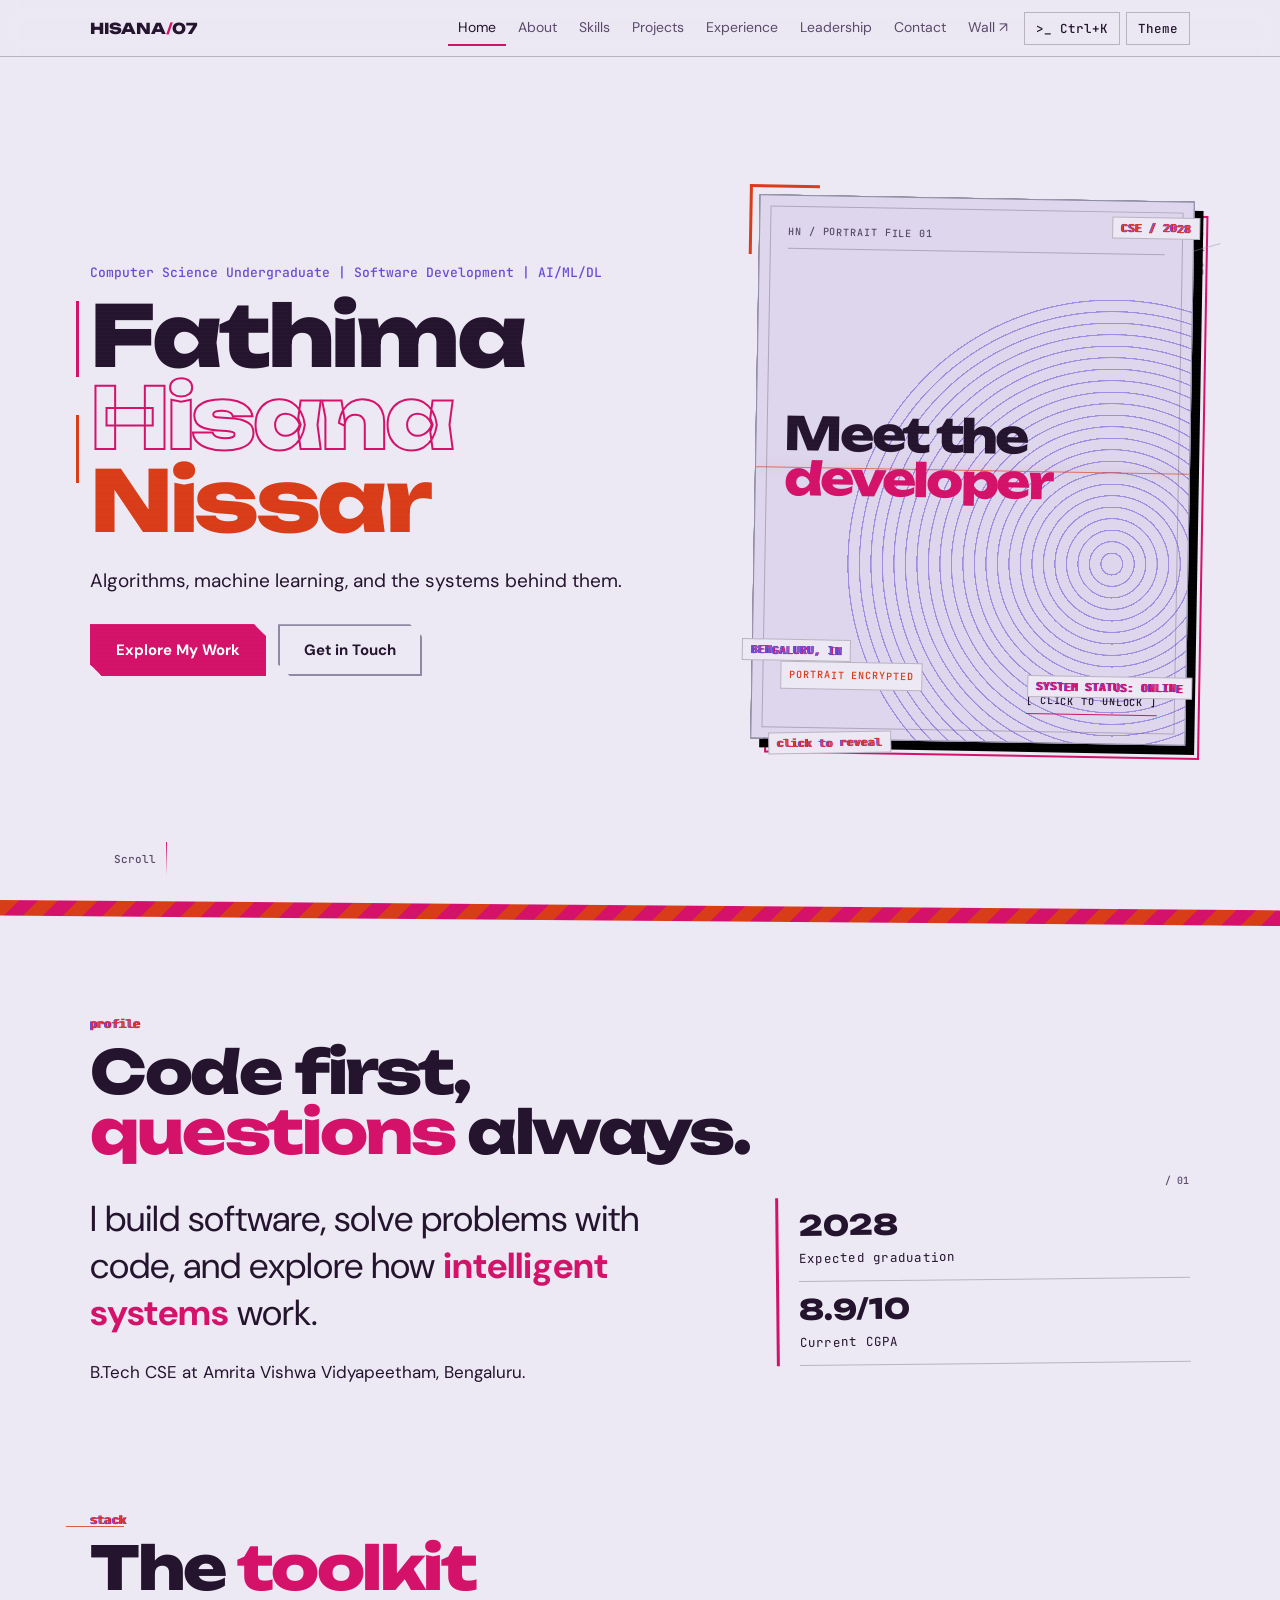
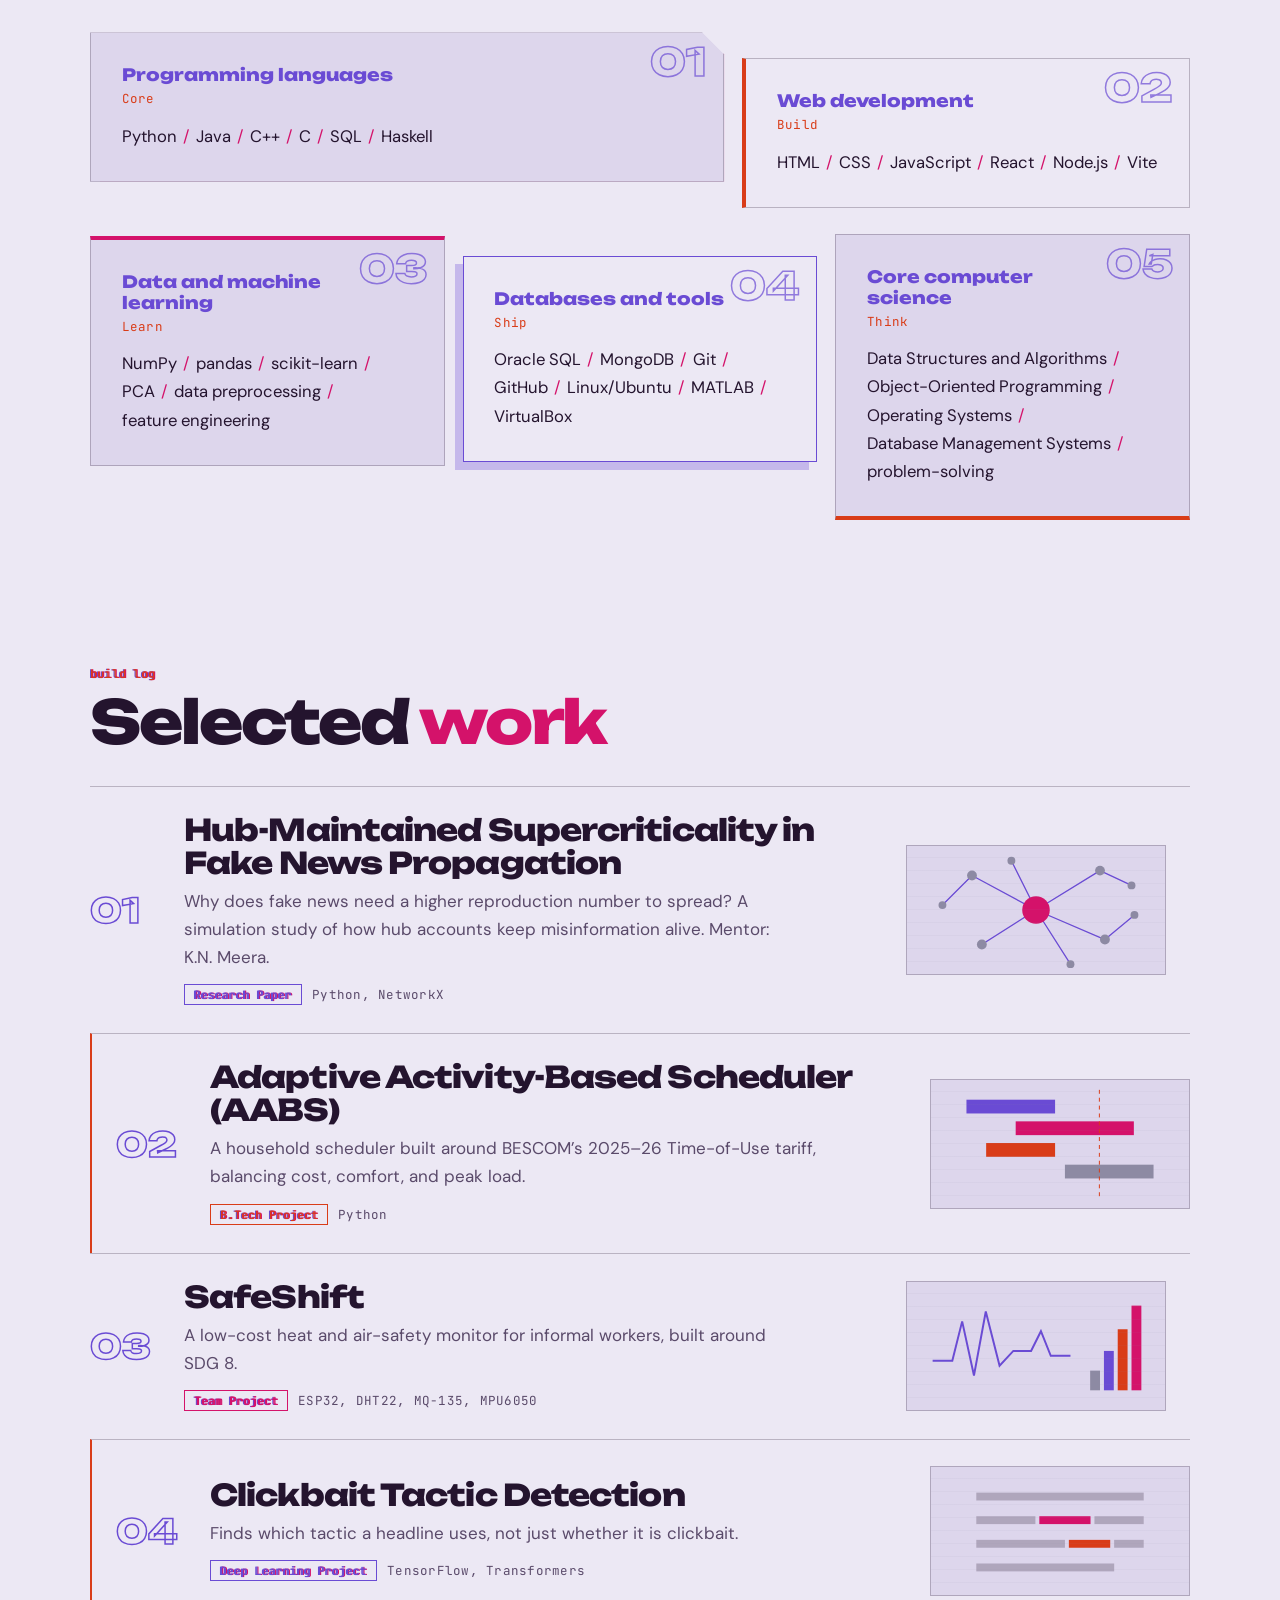
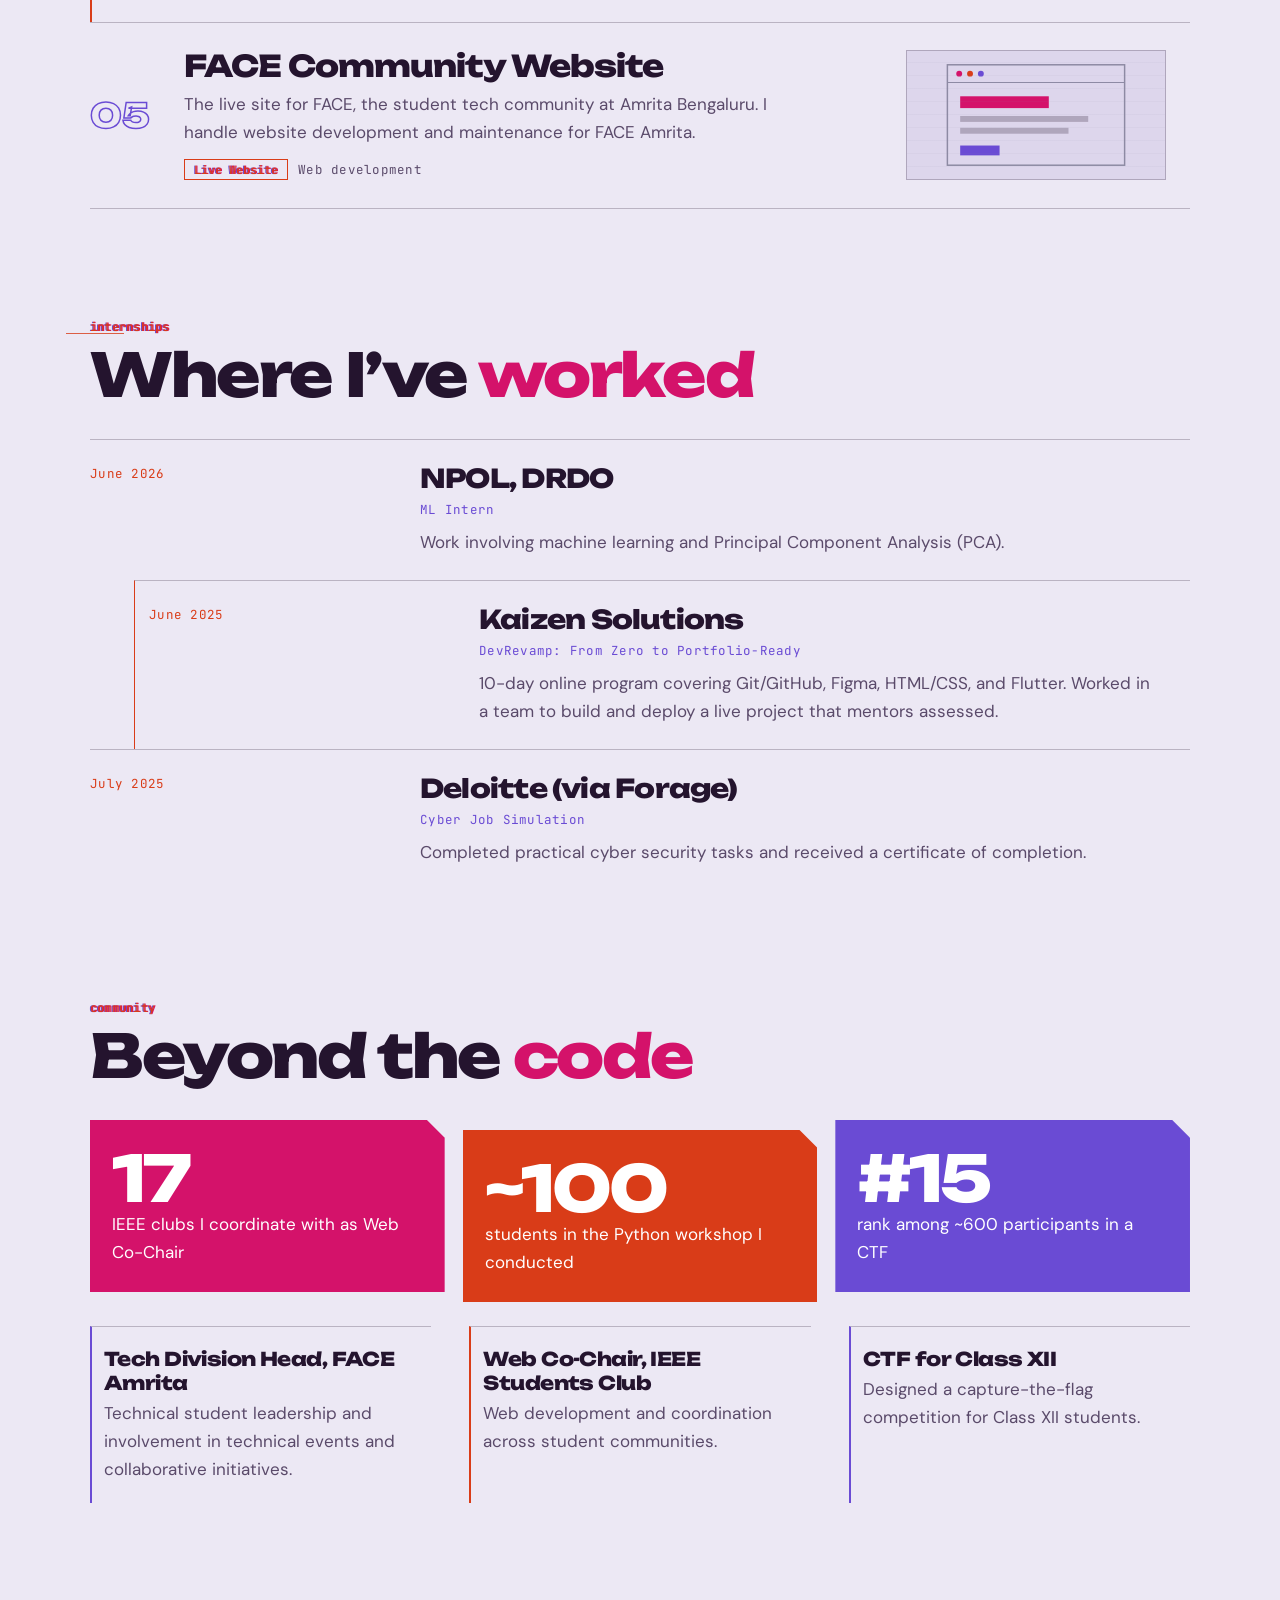
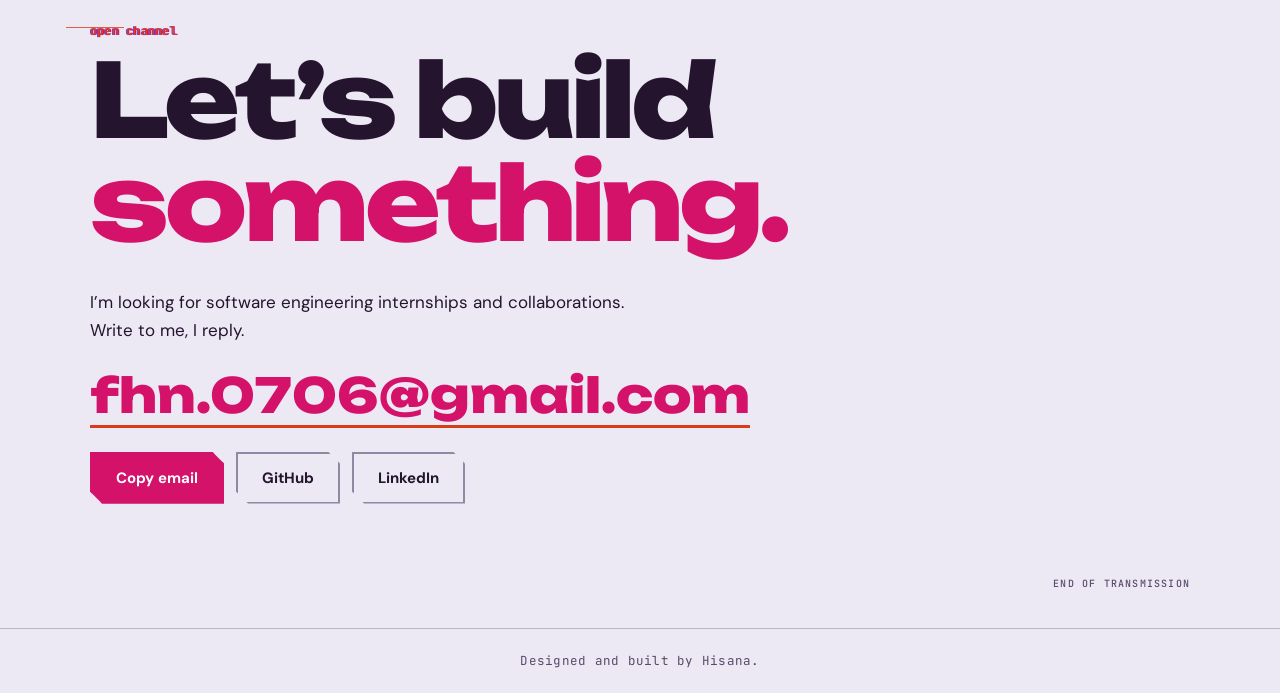
==== commit fb5380c1: "Responsive layout pass, shorter About, live wall count" ====
--- a/repo/index.html
+++ b/repo/index.html
@@ -3,7 +3,7 @@
 <head>
 <meta charset="utf-8">
 <meta name="viewport" content="width=device-width, initial-scale=1, viewport-fit=cover">
-<title>Fathima Hisana Nissar | Software, AI/ML and Cybersecurity</title>
+<title>Fathima Hisana Nissar | Software, AI/ML/DL</title>
 <meta name="description" content="Portfolio of Fathima Hisana Nissar, a Computer Science undergraduate at Amrita Vishwa Vidyapeetham, Bengaluru.">
 <script>try{var t=localStorage.getItem("theme");if(!t)t=matchMedia("(prefers-color-scheme: light)").matches?"light":"dark";document.documentElement.dataset.theme=t}catch(e){document.documentElement.dataset.theme="dark"}</script>
 <link rel="preconnect" href="https://fonts.googleapis.com">
@@ -37,9 +37,9 @@
 <div class="wrap">
 <div class="hero" id="home">
 <div>
-<p class="role">Computer Science Undergraduate | Software Development | AI/ML | Cybersecurity</p>
+<p class="role">Computer Science Undergraduate | Software Development | AI/ML/DL</p>
 <h1 id="h1"><span class="gl" data-t="Fathima">Fathima</span><span class="gl o" data-t="Hisana">Hisana</span><span class="gl c" data-t="Nissar">Nissar</span></h1>
-<p class="intro">I build software, solve problems with code, and explore how intelligent systems work. Right now that means algorithms, machine learning, and the security side of everything.</p>
+<p class="intro">Algorithms, machine learning, and the systems behind them.</p>
 <div class="cta"><a class="btn" href="#projects">Explore My Work</a><a class="btn o" href="#contact">Get in Touch</a></div>
 </div>
 <div class="por locked" id="por" role="button" tabindex="0" aria-label="Unlock portrait: Meet the developer"><div class="f" aria-hidden="true"></div><div class="portrait-lock" aria-hidden="false"><span class="lock-index">HN / PORTRAIT FILE 01</span><h2>Meet the<br><em>developer</em></h2><div class="lock-rings" aria-hidden="true"></div><span class="lock-status">PORTRAIT ENCRYPTED</span><span class="lock-action">[ CLICK TO UNLOCK ]</span></div><div class="portrait-caption">FATHIMA HISANA NISSAR <span>///</span> CSE / 2028</div><div class="o1"></div><div class="o2"></div>
@@ -53,9 +53,8 @@
 <section id="about"><span class="eyebrow m">profile</span><h2>Code first,<br><em>questions</em> always.</h2>
 <div class="about">
 <div>
-<p class="big">I’m a <b>B.Tech Computer Science and Engineering</b> student at Amrita Vishwa Vidyapeetham, Bengaluru.</p>
-<p>I like solving problems through code, trying new technology, and building software that people can actually use. My interests run through software engineering, data structures and algorithms, machine learning, AI, and cybersecurity.</p>
-<p>Outside class I’m part of technical student communities, where most of my best learning has come from working with other people on real events and initiatives.</p>
+<p class="big">I build software, solve problems with code, and explore how <b>intelligent systems</b> work.</p>
+<p>B.Tech CSE at Amrita Vishwa Vidyapeetham, Bengaluru.</p>
 </div>
 <div class="ed"><div><b>2028</b><span class="m">Expected graduation</span></div><div><b>8.9/10</b><span class="m">Current CGPA</span></div></div>
 </div></section>
--- a/repo/css/styles.css
+++ b/repo/css/styles.css
@@ -277,3 +277,196 @@
 .por .f{pointer-events:none;}
 .por:not(.unlocked){cursor:pointer;}
 .por.unlocked{cursor:pointer;}
+
+/* Mobile refinement: preserve the existing theme tokens and visual identity. */
+@media (max-width: 600px) {
+  html { scroll-padding-top: 68px; }
+  body { font-size: 16px; line-height: 1.6; }
+  .wrap { padding-left: 18px; padding-right: 18px; }
+
+  header.nav .wrap { height: 58px; gap: 6px; }
+  .logo { font-size: 13px; white-space: nowrap; }
+  .nav .ib { min-height: 38px; padding: 7px 8px; font-size: 11px; }
+  #ot { font-size: 0; width: 38px; padding: 7px 0; }
+  #ot::after { content: ">_"; font: 500 13px var(--m); }
+  #th { font-size: 11px; }
+  #burger { font-size: 11px; }
+  .links { padding: 8px 18px 14px; max-height: calc(100dvh - 70px); overflow-y: auto; }
+  .links a { min-height: 42px; display: flex; align-items: center; }
+
+  .hero {
+    min-height: auto;
+    grid-template-columns: minmax(0, 1fr);
+    gap: 24px;
+    padding: 100px 0 54px;
+  }
+  .hero > div { min-width: 0; }
+  .role { font-size: 11px; line-height: 1.6; max-width: 34em; }
+  h1 { font-size: clamp(35px, 10.5vw, 60px); line-height: 1.02; overflow-wrap: anywhere; margin-bottom: 18px; }
+  h1 span { max-width: 100%; }
+  .intro { font-size: 16px; line-height: 1.65; }
+  .hero .cl, .cl { gap: 8px; }
+  .cl a, .cl button { max-width: 100%; }
+  .por { justify-self: center; width: min(78%, 290px); margin: 8px 0 22px; }
+  .por .t1 { right: -5px; }
+  .por .t2 { left: -8px; }
+  .por .t3 { right: -6px; }
+  .por .o1 { inset: 10px -9px -10px 10px; }
+  .cue { display: none; }
+
+  section { padding: 64px 0 14px; }
+  h2 { font-size: clamp(29px, 8.5vw, 44px); line-height: 1.08; margin-bottom: 24px; overflow-wrap: anywhere; }
+  section:nth-of-type(even)::before { left: 0; top: 48px; width: 24px; }
+  .about { grid-template-columns: minmax(0, 1fr); gap: 28px; }
+  .about .big { font-size: clamp(20px, 5.8vw, 25px); }
+  .ed { padding-left: 14px; }
+  .ed b { font-size: 23px; }
+  #about .ed::after { top: -17px; }
+
+  .sk { grid-template-columns: minmax(0, 1fr); }
+  .sk div, .sk div:nth-child(1), .sk div:nth-child(2), .sk div:nth-child(5) {
+    grid-column: 1 / -1;
+    min-width: 0;
+    padding: 18px;
+  }
+  .sk h3 { font-size: 16px; overflow-wrap: anywhere; }
+  .sk p { font-size: 16px; overflow-wrap: anywhere; }
+  .sk p s { margin: 0 4px; }
+
+  .pj {
+    grid-template-columns: 38px minmax(0, 1fr);
+    gap: 12px;
+    padding: 20px 0;
+    min-width: 0;
+  }
+  .pj > div { min-width: 0; }
+  .pj .n { font-size: 25px; }
+  .pj h3 { font-size: clamp(18px, 5.5vw, 24px); overflow-wrap: anywhere; }
+  .pj p { font-size: 14px; line-height: 1.55; }
+  .pj .gx { grid-column: 1 / -1; height: 112px; }
+  #projects .pj:nth-child(even) { border-left: 0; padding-left: 0; }
+  #projects .pj:nth-child(odd) { padding-right: 0; }
+  #projects .pj:hover { padding-left: 0; }
+
+  .ex, .lead, .nums { grid-template-columns: minmax(0, 1fr); gap: 8px; }
+  .ex { padding: 20px 0; }
+  #experience .ex:nth-child(even) { margin-left: 0; padding-left: 12px; }
+  .ex h3, .lead h3 { font-size: 19px; overflow-wrap: anywhere; }
+  .lead div { padding: 16px 0; }
+  #leadership .lead div:nth-child(odd) { padding-left: 12px; }
+  .nums { gap: 12px; }
+  .nums div { padding: 20px 18px; }
+  .nums b { font-size: clamp(34px, 9vw, 48px); }
+
+  #contact { padding: 68px 0 84px; }
+  #contact h2 { font-size: clamp(32px, 9vw, 48px); }
+  .mail { font-size: clamp(17px, 5vw, 25px); overflow-wrap: anywhere; word-break: break-word; }
+  #contact::after { bottom: 22px; font-size: 9px; }
+  footer { padding: 20px 18px; font-size: 13px; }
+
+  dialog { width: calc(100% - 24px); max-height: 88dvh; padding: 22px 18px; }
+  dialog h3 { font-size: 21px; overflow-wrap: anywhere; }
+  .tp { height: min(78dvh, 560px); }
+  #out { padding: 12px; font-size: 12px; overflow-wrap: anywhere; }
+  #sug { padding: 0 12px 8px; }
+  #sug button { min-height: 34px; }
+  #line { padding: 10px 12px; gap: 6px; font-size: 13px; }
+  #cmd { min-width: 0; font-size: 13px; }
+}
+
+@media (max-width: 380px) {
+  .wrap { padding-left: 14px; padding-right: 14px; }
+  header.nav .wrap { gap: 4px; }
+  .logo { font-size: 12px; }
+  .nav .ib { padding-left: 6px; padding-right: 6px; }
+  #ot { width: 34px; }
+  h1 { font-size: clamp(32px, 10vw, 40px); }
+  .por { width: min(82%, 260px); }
+  .pj { grid-template-columns: 30px minmax(0, 1fr); gap: 9px; }
+  .pj .n { font-size: 22px; }
+}
+
+/* ===== Layout pass: controlled chaos, responsive across phone/tablet/laptop/desktop ===== */
+.wrap{padding-left:clamp(18px,4vw,40px);padding-right:clamp(18px,4vw,40px)}
+@media(min-width:1500px){.wrap{max-width:1360px}body{font-size:18px}}
+@media(min-width:2000px){.wrap{max-width:1560px}}
+/* nav: collapse earlier so it never overflows on tablets/small laptops */
+@media(min-width:1081px){.links{display:flex!important;position:static;flex-direction:row;padding:0;border:0;background:none;max-height:none}#burger{display:none!important}}
+@media(max-width:1080px){
+ .links{display:none;position:absolute;top:100%;left:0;right:0;flex-direction:column;background:var(--bg);border-bottom:1px solid var(--line);padding:8px clamp(18px,4vw,40px) 14px}
+ .links.open{display:flex}.links a{padding:12px 4px;font-size:17px}
+ #burger{display:block}
+}
+/* hero */
+.hero{min-height:100vh;min-height:100svh;grid-template-columns:minmax(0,1.3fr) minmax(0,1fr);gap:clamp(24px,5vw,72px)}
+.hero>div:first-child::before{left:-14px}
+.por{max-width:clamp(260px,34vw,460px)}
+.por .t1{right:-6px}.por .t2{left:-10px}.por .t3{right:-6px}
+@media(max-width:860px){
+ .hero{grid-template-columns:minmax(0,1fr);min-height:auto;padding:104px 0 60px}
+ .por{justify-self:center;width:min(70%,340px);max-width:340px;margin:16px 0 22px;transform:rotate(1.5deg)}
+ .hero>div:first-child::before{left:-10px}
+}
+@media(min-width:601px) and (max-width:860px){
+ .hero{grid-template-columns:minmax(0,1.2fr) minmax(0,1fr);align-items:center}
+ .por{width:100%;margin:10px 10px 0 0}
+ h1{font-size:clamp(40px,8vw,64px)}
+}
+/* about */
+.about{grid-template-columns:minmax(0,1.5fr) minmax(0,1fr);align-items:start;gap:clamp(24px,5vw,64px)}
+.about .big{font-size:clamp(22px,3vw,36px)}
+.ed{transform:rotate(-.6deg)}
+@media(max-width:860px){.about{grid-template-columns:minmax(0,1fr)}.ed{transform:none;display:grid;grid-template-columns:1fr 1fr;column-gap:20px}}
+/* projects */
+.pj{grid-template-columns:clamp(44px,6vw,70px) minmax(0,1fr) clamp(180px,22vw,260px)}
+.pj>div{min-width:0}
+.pj h3{overflow-wrap:break-word}
+@media(max-width:860px){.pj{grid-template-columns:44px minmax(0,1fr)}.pj .gx{grid-column:1/-1;height:130px}}
+@media(max-width:600px){.pj{grid-template-columns:38px minmax(0,1fr)}}
+/* experience */
+.ex{grid-template-columns:minmax(0,clamp(180px,24vw,300px)) minmax(0,1fr)}
+@media(max-width:700px){.ex{grid-template-columns:minmax(0,1fr)}}
+/* numbers + leadership */
+.nums{grid-template-columns:repeat(3,minmax(0,1fr))}
+.nums div:nth-child(2){transform:translateY(10px)}
+@media(max-width:700px){.nums{grid-template-columns:minmax(0,1fr)}.nums div:nth-child(2){transform:none}}
+.lead{grid-template-columns:repeat(3,minmax(0,1fr));gap:0 clamp(20px,3vw,40px)}
+.lead div:nth-child(n){padding:20px 0 20px 12px;border-left:0}
+.lead div:nth-child(odd){border-left:2px solid var(--lil)}
+.lead div:nth-child(even){border-left:2px solid var(--cor)}
+@media(max-width:1000px){.lead{grid-template-columns:repeat(2,minmax(0,1fr))}.lead div:nth-child(3){grid-column:1/-1}}
+@media(max-width:700px){.lead{grid-template-columns:minmax(0,1fr)}.lead div:nth-child(3){grid-column:auto}}
+/* contact + misc */
+.mail{font-size:clamp(17px,4vw,48px)}
+#contact::after{display:none}
+@media(min-width:861px){#contact::after{display:block}}
+img,svg{max-width:100%}
+@media(hover:none){.por:hover{transform:rotate(1deg)}}
+
+/* Skills: controlled chaos. Irregular widths, offsets, clipped corners; text never overlapped. */
+#skills .sk{display:grid;grid-template-columns:repeat(12,minmax(0,1fr));gap:44px 18px;border:0;align-items:start;padding-bottom:44px;counter-reset:sk}
+#skills .sk div,#skills .sk div:nth-child(n){position:relative;counter-increment:sk;grid-column:span 4;border:1px solid var(--line);background:transparent;padding:clamp(22px,2.4vw,32px);min-width:0;left:auto;transform:none;overflow-wrap:break-word}
+#skills .sk div::before{content:"0" counter(sk);position:absolute;top:10px;right:16px;font:800 clamp(26px,3vw,40px)/1 var(--d);color:transparent;-webkit-text-stroke:1.5px var(--lil);opacity:.7;pointer-events:none}
+#skills .sk h3{padding-right:56px}
+#skills .sk div:nth-child(1){grid-column:1/span 7;grid-row:1;background:var(--bg2);box-shadow:10px 10px 0 color-mix(in srgb,var(--mag) 35%,transparent);clip-path:polygon(0 0,calc(100% - 22px) 0,100% 22px,100% 100%,0 100%)}
+#skills .sk div:nth-child(2){grid-column:8/span 5;grid-row:1;border-left:4px solid var(--cor);transform:translateY(26px)}
+#skills .sk div:nth-child(3){grid-column:1/span 4;grid-row:2;border-top:4px solid var(--mag);background:var(--bg2);margin-top:10px}
+#skills .sk div:nth-child(4){grid-column:5/span 4;grid-row:2;transform:translateY(30px);border-color:var(--lil);box-shadow:-8px 8px 0 color-mix(in srgb,var(--lil) 30%,transparent)}
+#skills .sk div:nth-child(5){grid-column:9/span 4;grid-row:2;background:var(--bg2);border-bottom:4px solid var(--cor);transform:translateY(8px)}
+#skills .sk p{font-size:clamp(15px,1.3vw,18px)}
+#skills .sk p i{font-style:normal;white-space:nowrap}
+@media(max-width:1000px){
+ #skills .sk div:nth-child(n){grid-row:auto;transform:none;margin-top:0}
+ #skills .sk div:nth-child(1){grid-column:1/span 12}
+ #skills .sk div:nth-child(2){grid-column:4/span 9}
+ #skills .sk div:nth-child(3){grid-column:1/span 6}
+ #skills .sk div:nth-child(4){grid-column:7/span 6}
+ #skills .sk div:nth-child(5){grid-column:3/span 10}
+}
+@media(max-width:600px){
+ #skills .sk{gap:16px}
+ #skills .sk div:nth-child(n){grid-column:1/-1}
+ #skills .sk div:nth-child(even){margin-left:14px}
+ #skills .sk div:nth-child(odd){margin-right:14px}
+ #skills .sk div:nth-child(1){margin-right:0}
+}
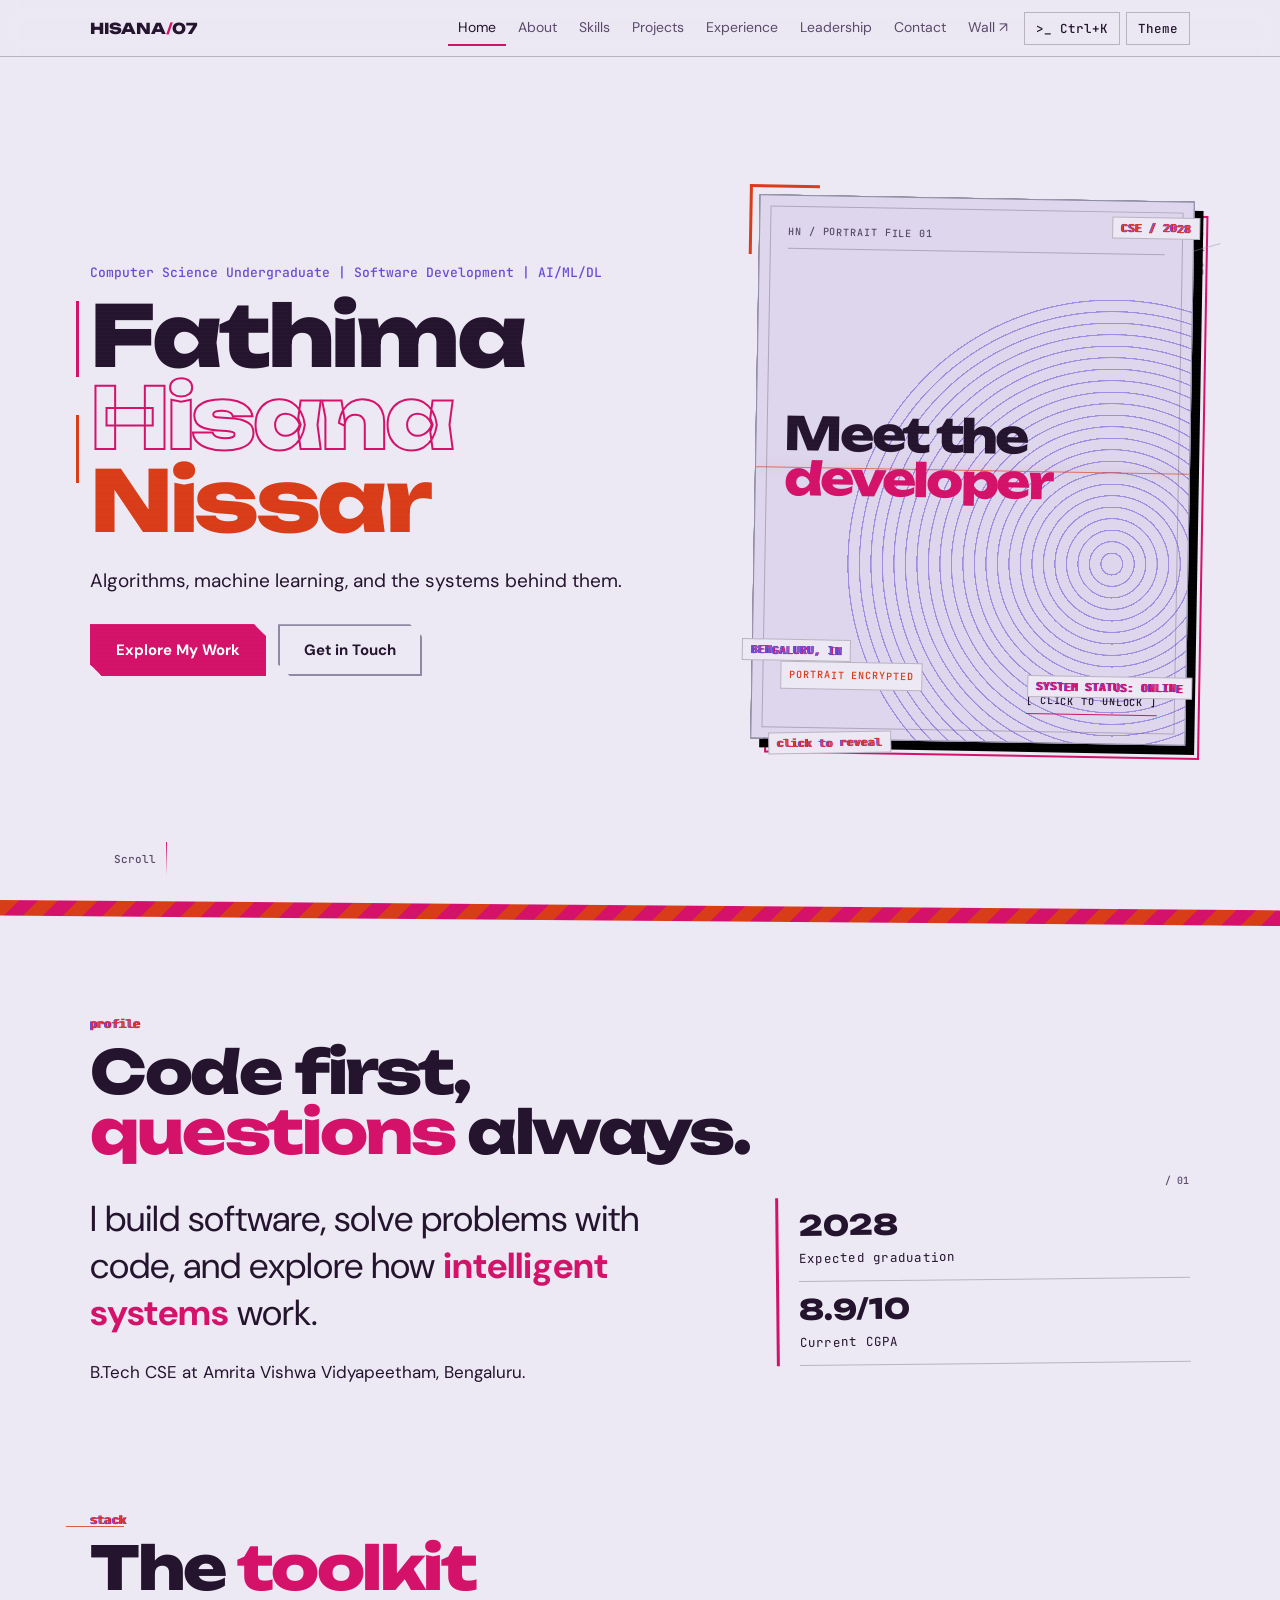
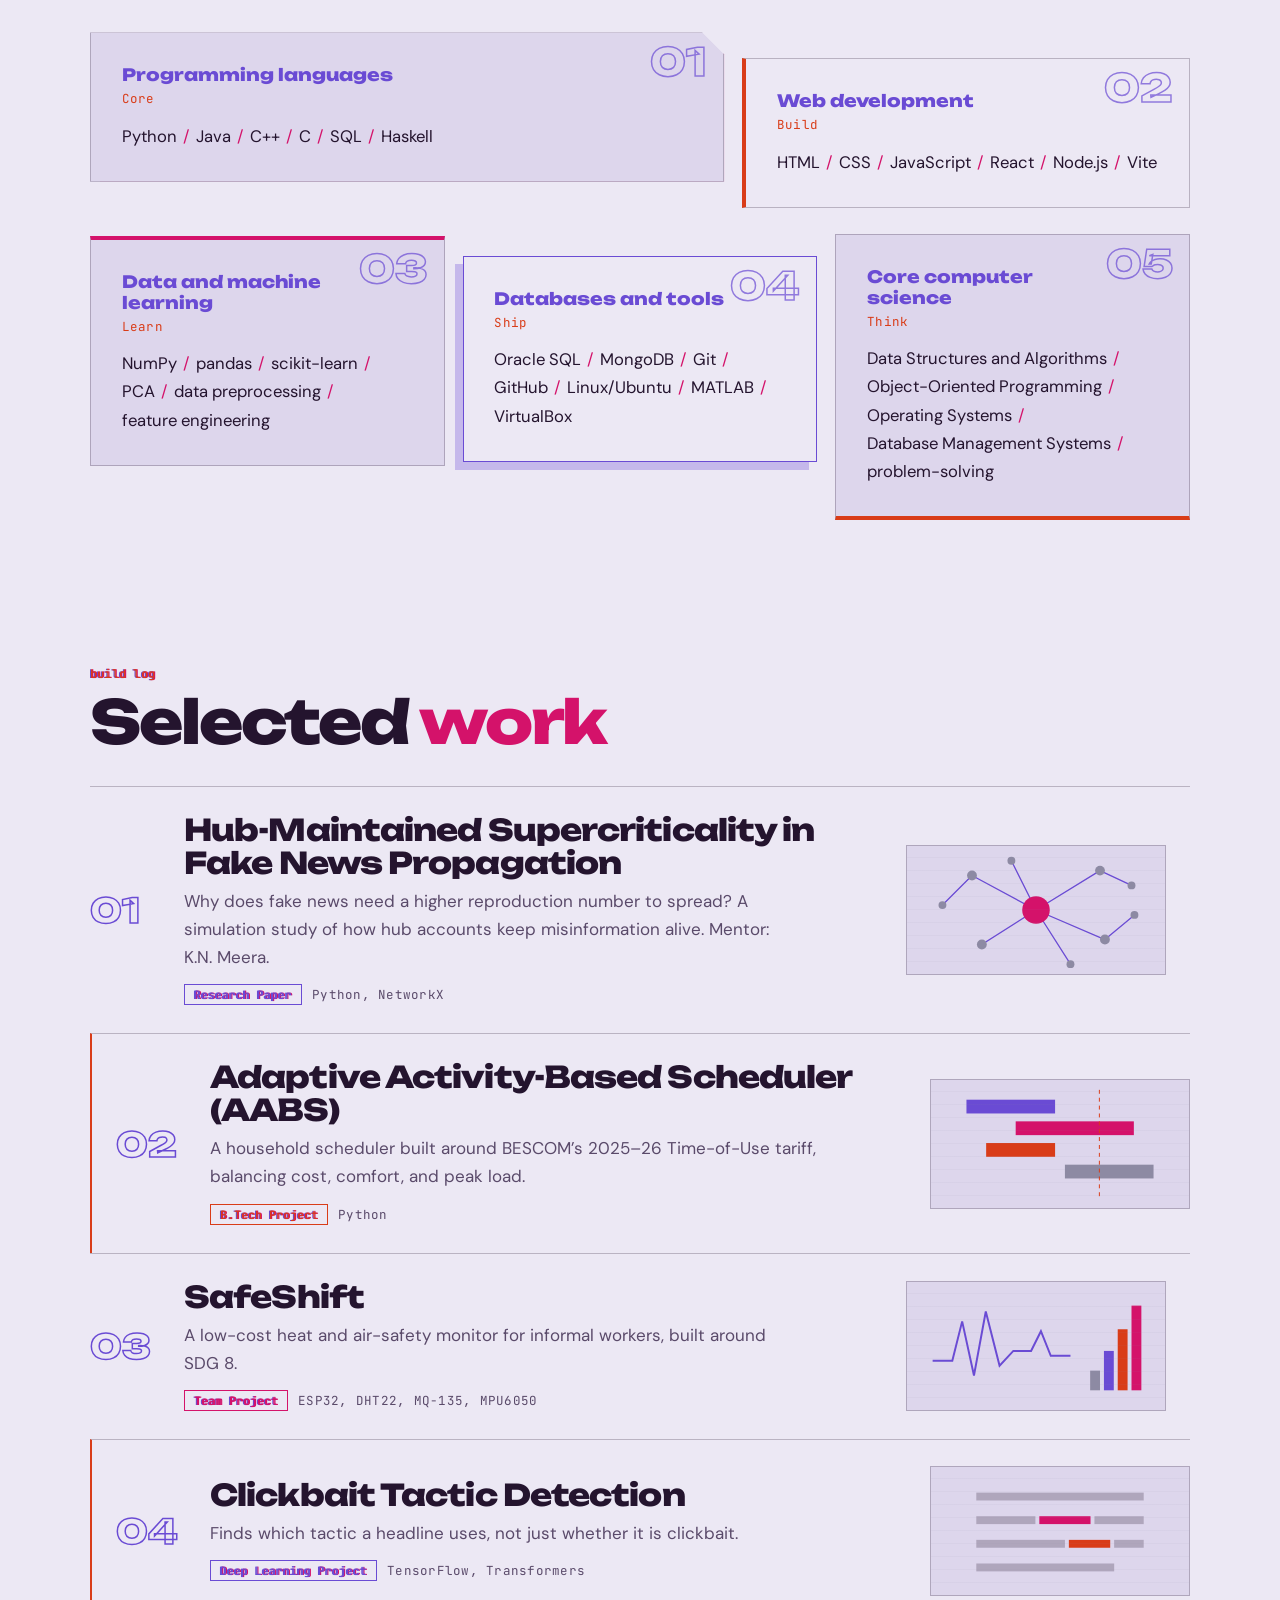
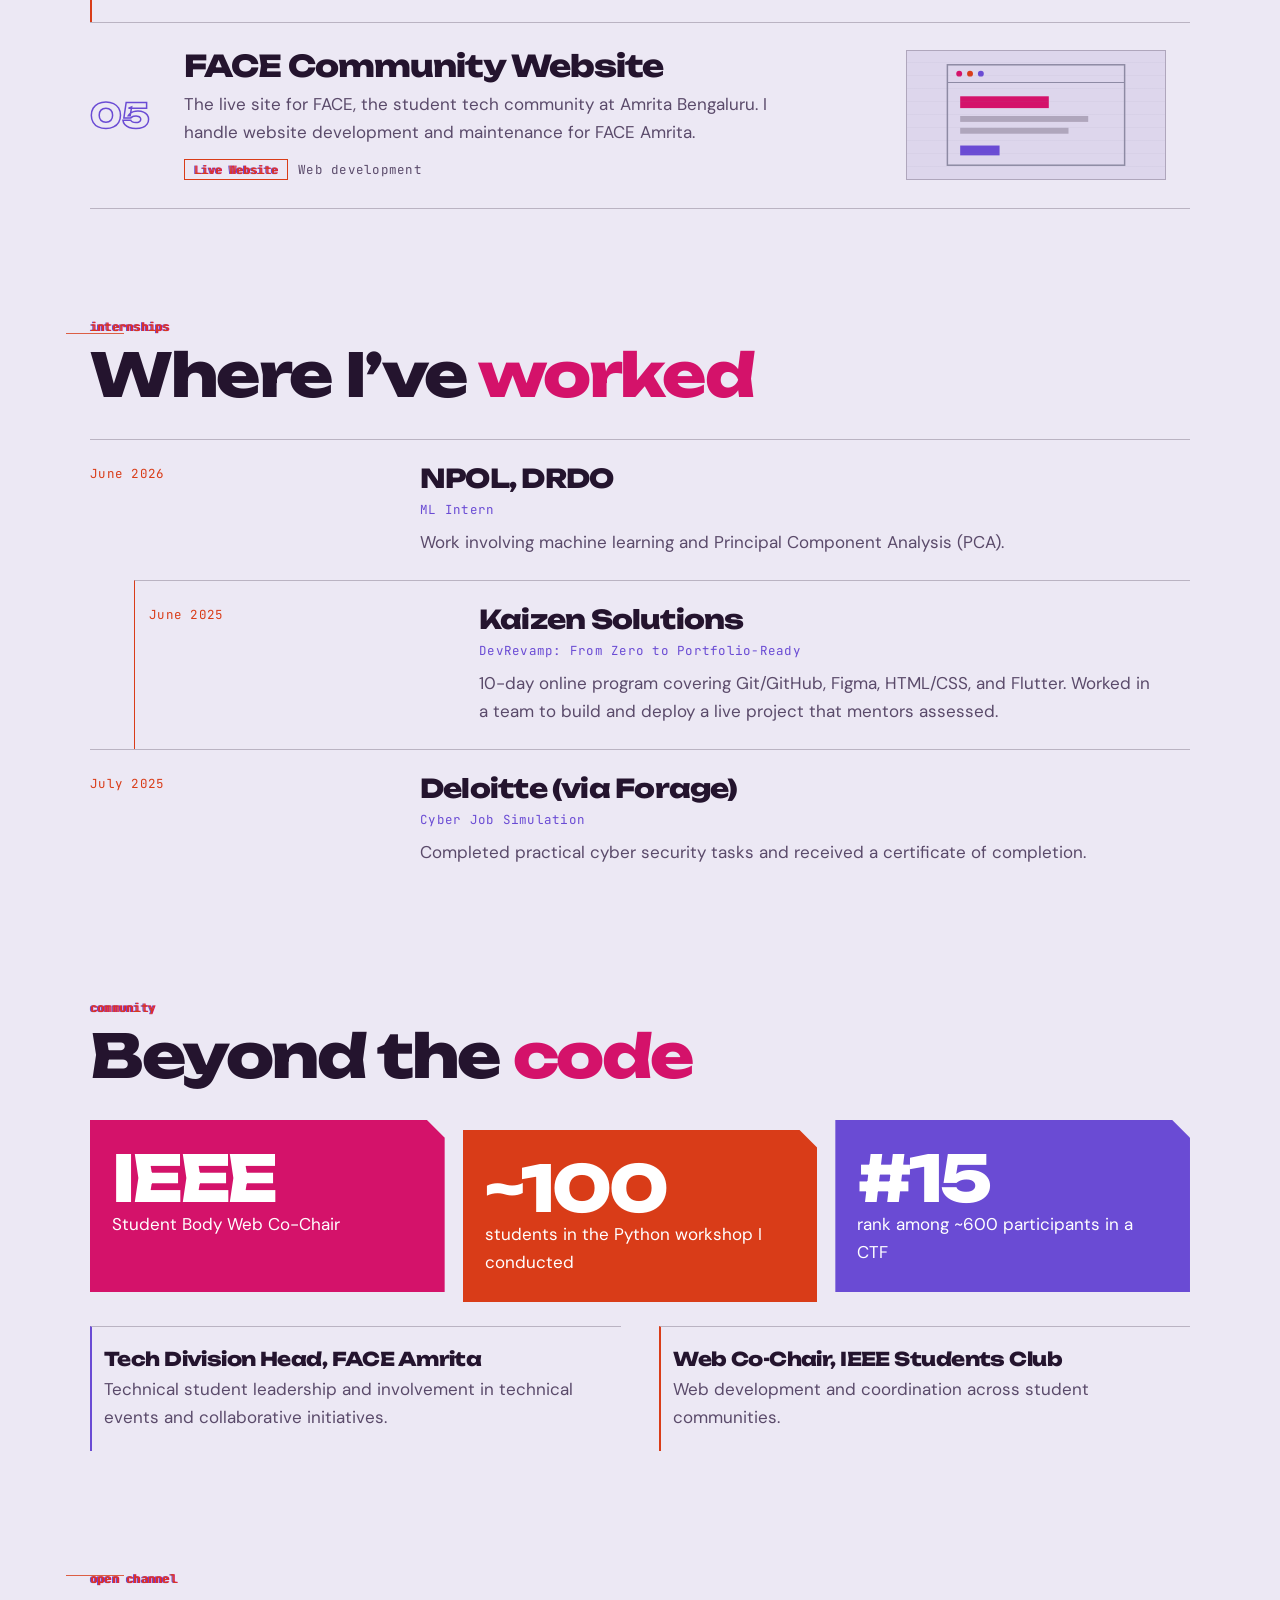
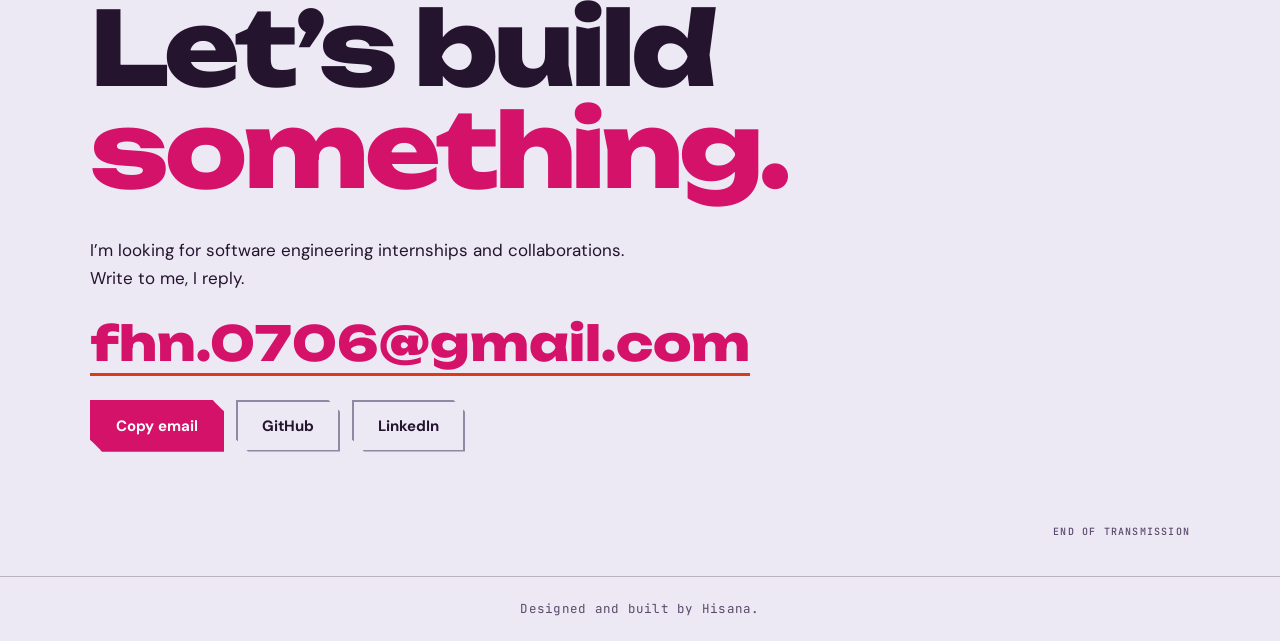
==== commit 4a2201cc: "Favicon, remove CTF item, IEEE web co-chair tile, wall link fixes" ====
--- a/repo/index.html
+++ b/repo/index.html
@@ -8,7 +8,9 @@
 <script>try{var t=localStorage.getItem("theme");if(!t)t=matchMedia("(prefers-color-scheme: light)").matches?"light":"dark";document.documentElement.dataset.theme=t}catch(e){document.documentElement.dataset.theme="dark"}</script>
 <link rel="preconnect" href="https://fonts.googleapis.com">
 <link href="https://fonts.googleapis.com/css2?family=Unbounded:wght@400;800&family=DM+Sans:ital,wght@0,400;0,500;0,700;1,400&family=JetBrains+Mono:wght@400;500&display=swap" rel="stylesheet">
-<link rel="icon" href="data:image/svg+xml,%3Csvg xmlns='http://www.w3.org/2000/svg' viewBox='0 0 100 100'%3E%3Ctext y='.9em' font-size='90'%3E💜%3C/text%3E%3C/svg%3E">
+<link rel="icon" type="image/svg+xml" href="favicon.svg">
+<link rel="icon" type="image/png" sizes="192x192" href="favicon.png">
+<link rel="apple-touch-icon" href="favicon.png">
 <link rel="stylesheet" href="css/styles.css">
 </head>
 <body>
--- a/repo/css/styles.css
+++ b/repo/css/styles.css
@@ -470,3 +470,6 @@
  #skills .sk div:nth-child(odd){margin-right:14px}
  #skills .sk div:nth-child(1){margin-right:0}
 }
+
+/* Leadership now has two items: keep a clean two-column row */
+@media(min-width:1001px){.lead{grid-template-columns:repeat(2,minmax(0,1fr))}}
